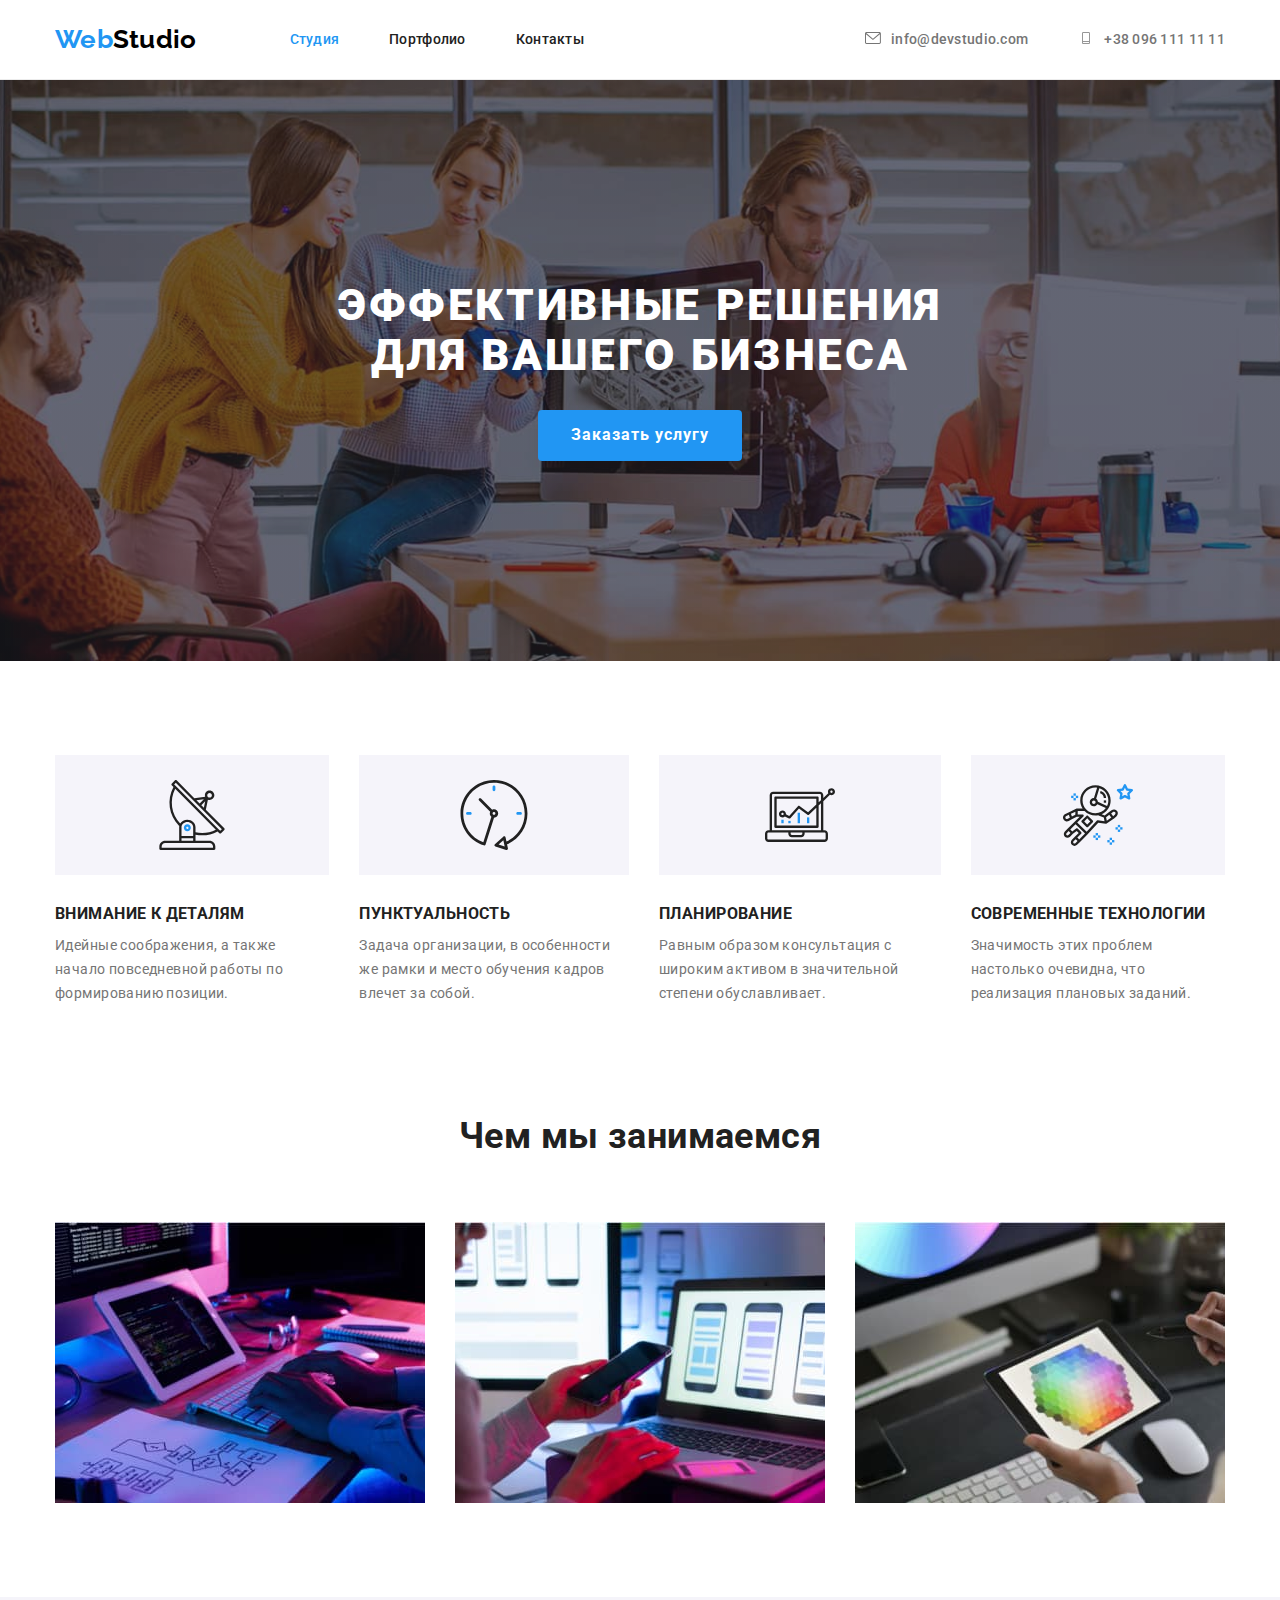
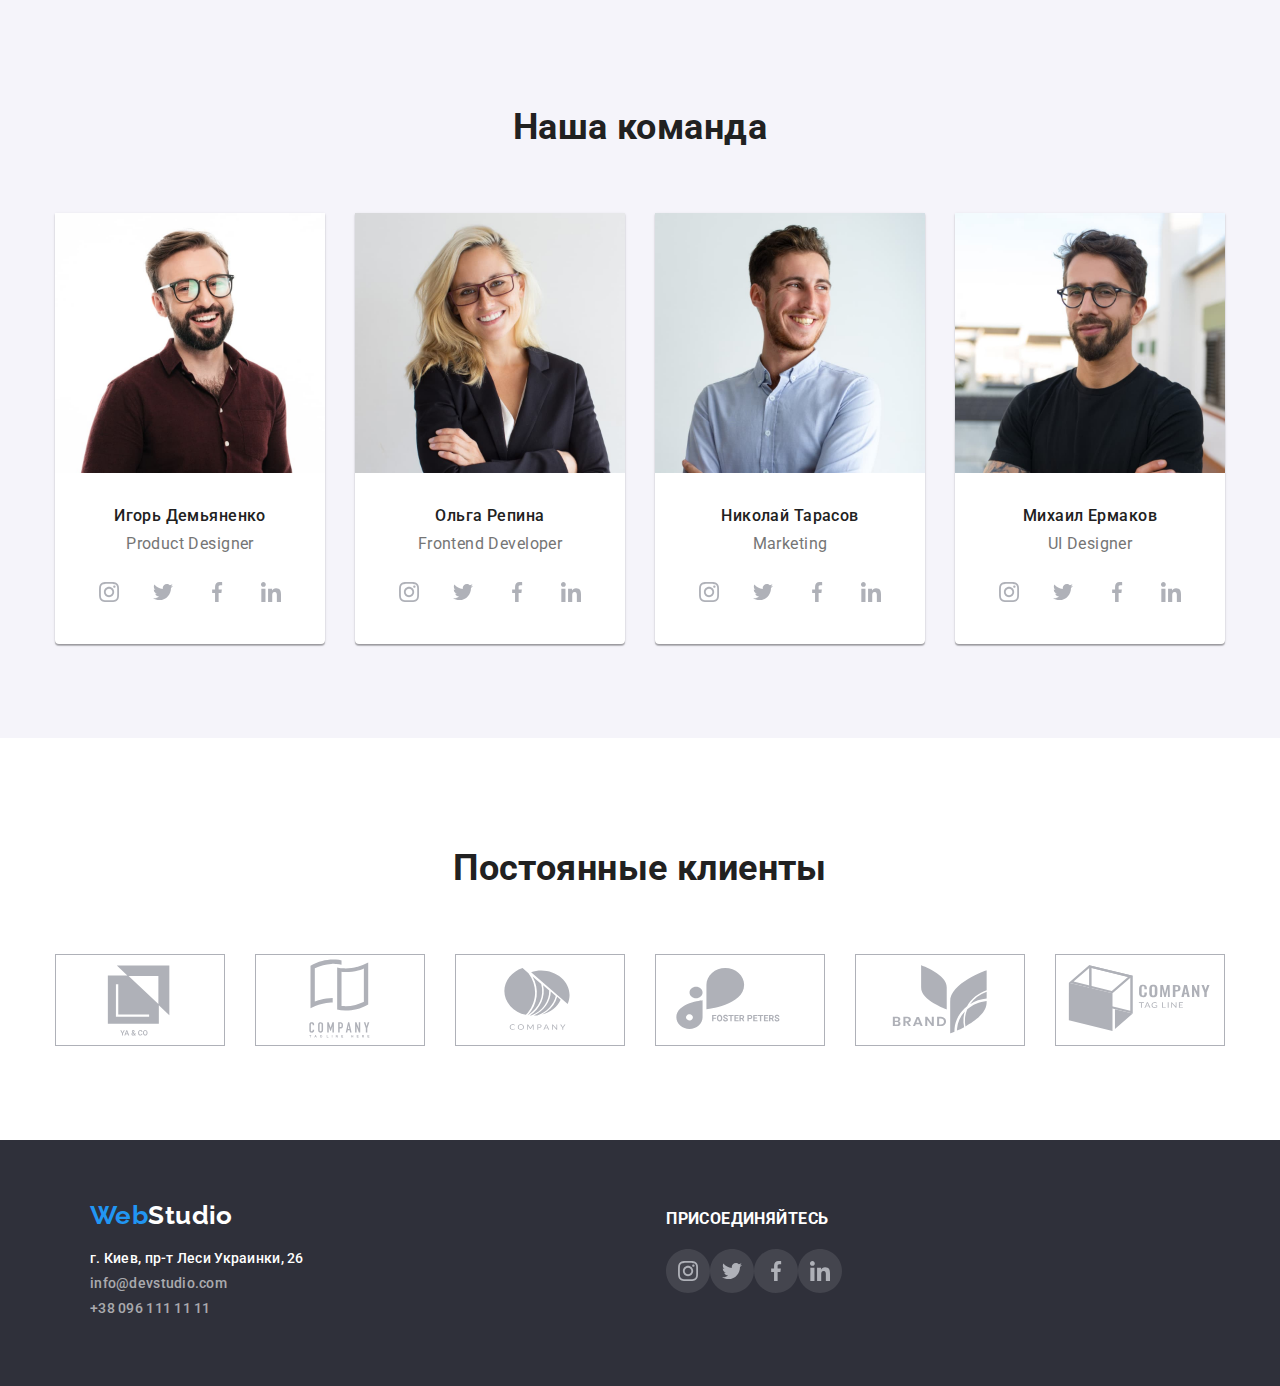
==== index.html @ 5637cded "commit 4 dz" ====
<!DOCTYPE html>
<html lang="ru">

<head>
    <meta charset="UTF-8">
    <meta http-equiv="X-UA-Compatible" content="IE=edge">
    <meta name="viewport" content="width=, initial-scale=1.0">
    <title>WebStudio</title>
    <link rel="preconnect" href="https://fonts.googleapis.com">
    <link rel="preconnect" href="https://fonts.gstatic.com" crossorigin>
    <link href="https://fonts.googleapis.com/css2?family=Raleway:wght@700&family=Roboto:wght@400;500;700;900&display=swap"
        rel="stylesheet">
    <link rel="stylesheet" href="https://cdnjs.cloudflare.com/ajax/libs/modern-normalize/1.1.0/modern-normalize.min.css">
    <link rel="stylesheet" href="./css/style.css">
</head>

<body>
     <header class="page-header">
        <div class="container contacts">
            <nav class="nav-conteiner">
                <a href="" class="logo"><span class="logo-web">Web</span>Studio</a>
                 <ul class="nav-list">
                     <li class="nav-item"><a class="nav-link current" href="./index.html">Студия</a></li>
                     <li class="nav-item"><a class="nav-link" href="./portfolio.html">Портфолио</a></li>
                     <li class="nav-item"><a class="nav-link" href="">Контакты</a></li>
                </ul>
             </nav>
             <ul class="contacts">
                     <li class="contacts-item">
                        <svg class="contacts-svg-mail"><use href="./images/icons.svg/symbol-defs.svg#icon-mailto"></use></svg>
                        <a class="contacts-link" href="mailto:info@devstudio.com">info@devstudio.com</a>
                    </li>
                     <li class="contacts-item">
                        <svg class="contacts-svg-tel"><use href="./images/icons.svg/symbol-defs.svg#icon-tel"></use></svg>
                        <a class="contacts-link" href="tel:+380961111111">+38 096 111 11 11</a>
                    </li>
             </ul>
        </div>
    </header>
        <main>
            <section class="hero">
                <h1 class="hero-title">ЭФФЕКТИВНЫЕ РЕШЕНИЯ <br> ДЛЯ ВАШЕГО БИЗНЕСА</h1>
                <button clas type="button" class="hero-button">Заказать услугу</button>
            </section>
            <section class="section">
                <div class="container">
                        <ul class="advantages-list">
                            <li class="advantages-item icon-antenna">
                                <h3 class="advantages-title">ВНИМАНИЕ К ДЕТАЛЯМ</h3>
                                <p class="advantages-text">Идейные соображения, а также начало повседневной работы по формированию позиции.</p>
                            </li>
                            <li class="advantages-item icon-clock">
                                <h3 class="advantages-title">ПУНКТУАЛЬНОСТЬ</h3>
                                <p class="advantages-text">Задача организации, в особенности же рамки и место обучения кадров влечет за собой.</p>
                            </li>
                            <li class="advantages-item icon-diagram">
                                <h3 class="advantages-title">ПЛАНИРОВАНИЕ</h3>
                                <p class="advantages-text">Равным образом консультация с широким активом в значительной степени обуславливает.</p>
                            </li>
                            <li class="advantages-item icon-astronaut">
                                <h3 class="advantages-title">СОВРЕМЕННЫЕ ТЕХНОЛОГИИ</h3>
                                <p class="advantages-text">Значимость этих проблем настолько очевидна, что реализация плановых заданий.</p>
                            </li>
                        </ul>
                </div>
            </section>
            <section class="section work">
                    <div class="container">
                        <h2 class="second-heading">Чем мы занимаемся</h2>
                            <ul class="works">
                                <li class="works-item"><img class="img" src="./images/box1.jpg" alt="ноутбук и чертежи" width="370"></li> 
                                <li class="works-item"><img class="img" src="./images/box2.jpg" alt="женщина с телефоном в руках и ноутбук" width="370"></li>
                                <li class="works-item"><img class="img" src="./images/box3.jpg" alt="в руках планшет" width="370"></li>
                            </ul>
                    </div>
            </section>
        <section class="section team">
            <div class="container">
                <h2 class="second-heading-team">Наша команда</h2>
                    <ul class="team-list">
                        <li class="team-item">
                            <img class="team-images" src="./images/igor.jpg" alt="мужчина в рубашке ,очках и с бородой" width="270">
                            <div class="team-title-description">
                                 <h3 class="team-title">Игорь Демьяненко</h3>
                                 <p class="team-description">Product Designer</p>
                            </div>
                            <div class="team-icons">
                                <a href="" class="icons-link"><svg class="icons-social"><use href="./images/icons.svg/symbol-defs.svg#icon-insta"></use></svg>
                                </a>
                                <a href="" class="icons-link"><svg class="icons-social"><use href="./images/icons.svg/symbol-defs.svg#icon-twitter"></use></svg>
                                </a>
                                <a href="" class="icons-link"><svg class="icons-social"><use href="./images/icons.svg/symbol-defs.svg#icon-facebook"></use></svg>
                                </a>
                                <a href="" class="icons-link"><svg class="icons-social"><use href="./images/icons.svg/symbol-defs.svg#icon-in"></use></svg>
                                </a>
                            </div>
                        </li>
                        <li class="team-item">
                            <img class="team-images" src="./images/olga.jpg" alt="женщина блондинка,в очках и в пиджаке" width="270">
                            <div class="team-title-description">
                                 <h3 class="team-title">Ольга Репина</h3>
                                 <p class="team-description">Frontend Developer</p>
                            </div>
                            <div class="team-icons">
                                <a href="" class="icons-link"><svg class="icons-social"><use href="./images/icons.svg/symbol-defs.svg#icon-insta"></use></svg>
                                </a>
                                <a href="" class="icons-link"><svg class="icons-social"><use href="./images/icons.svg/symbol-defs.svg#icon-twitter"></use></svg>
                                </a>
                                <a href="" class="icons-link"><svg class="icons-social"><use href="./images/icons.svg/symbol-defs.svg#icon-facebook"></use></svg>
                                </a>
                                <a href="" class="icons-link"><svg class="icons-social"><use href="./images/icons.svg/symbol-defs.svg#icon-in"></use></svg>
                                </a>
                            </div>
                        </li>
                        <li  class="team-item">
                            <img class="team-images" src="./images/nicolay.jpg" alt="мужчина в голубой рубашке" width="270">
                            <div class="team-title-description"> 
                                 <h3 class="team-title">Николай Тарасов</h3>
                                 <p class="team-description">Marketing<p>
                            </div>
                            <div class="team-icons">
                                <a href="" class="icons-link"><svg class="icons-social"><use href="./images/icons.svg/symbol-defs.svg#icon-insta"></use></svg>
                                </a>
                                <a href="" class="icons-link"><svg class="icons-social"><use href="./images/icons.svg/symbol-defs.svg#icon-twitter"></use></svg>
                                </a>
                                <a href="" class="icons-link"><svg class="icons-social"><use href="./images/icons.svg/symbol-defs.svg#icon-facebook"></use></svg>
                                </a>
                                <a href="" class="icons-link"><svg class="icons-social"><use href="./images/icons.svg/symbol-defs.svg#icon-in"></use> </svg>
                                </a>
                            </div>
                        </li> 
                        <li  class="team-item">
                            <img class="team-images" src="./images/michael.jpg" alt="мужчина в черной футболке с бородой и очками" width="270">
                            <div class="team-title-description">
                                 <h3 class="team-title">Михаил Ермаков</h3>
                                 <p class="team-description">UI Designer</p>
                            </div>
                            <div class="team-icons">
                                <a href="" class="icons-link"><svg class="icons-social"><use href="./images/icons.svg/symbol-defs.svg#icon-insta"></use></svg>
                                </a>
                                <a href="" class="icons-link"><svg class="icons-social"><use href="./images/icons.svg/symbol-defs.svg#icon-twitter"></use></svg>
                                </a>
                                <a href="" class="icons-link"><svg class="icons-social"><use href="./images/icons.svg/symbol-defs.svg#icon-facebook"></use></svg>
                                </a>
                                <a href="" class="icons-link"><svg class="icons-social"><use href="./images/icons.svg/symbol-defs.svg#icon-in"></use></svg>
                                </a>
                            </div>
                        </li>  
                    </ul>
            </div>
        </section>
        <section class="section clients">
            <div class="container">
                <h2 class="second-heading">Постоянные клиенты</h2>
                <ul class="cleent-icons">
                    <li><a href="" class="icons-link-clients"><svg class="icons-clients">
                        <use href="./images/icons.svg/symbol-defs.svg#icon-yago"></use>
                    </svg></a></li>
                    <li><a href="" class="icons-link-clients"><svg class="icons-clients">
                        <use href="./images/icons.svg/symbol-defs.svg#icon-company"></use>
                    </svg></a></li>
                    <li><a href="" class="icons-link-clients"><svg class="icons-clients">
                        <use href="./images/icons.svg/symbol-defs.svg#icon-company2"></use>
                    </svg></a></li>
                    <li><a href="" class="icons-link-clients"><svg class="icons-clients">
                        <use href="./images/icons.svg/symbol-defs.svg#icon-foster"></use>
                    </svg></a></li>
                    <li><a href="" class="icons-link-clients"><svg class="icons-clients">
                         <use href="./images/icons.svg/symbol-defs.svg#icon-brend"></use>
                    </svg></a></li>
                    <li><a href="" class="icons-link-clients"><svg class="icons-clients">
                         <use href="./images/icons.svg/symbol-defs.svg#icon-company3"></use>
                    </svg></a></li>
                </ul>
            </div>
        </section>
    </main>
    <footer class="footer-nav "> 
                <div class="container footer">
                    <a href="" class="logo-footer" ><span class="logo-web">Web</span>Studio</a>
                    <address>
                         <ul class="footer-contacts item">
                             <li class="address-footer">г. Киев, пр-т Леси Украинки, 26</li>
                             <li><a class="contacts-link-footer" href="mailto:info@devstudio.com">info@devstudio.com</a></li>
                             <li><a class="contacts-link-footer" href="tel:+380961111111">+38 096 111 11 11</a></li>
                        </ul>
                    </address>
                </div>
                <div class="icons-footer">
                    <h3 class="heading-footer">ПРИСОЕДИНЯЙТЕСЬ</h3>
                    <ul class="icons-link-footer">
                        <li><a href="" class="icons-link-footer"><svg class="icons-clients">
                                <use href="./images/icons.svg/symbol-defs.svg#icon-insta"></use>
                             </svg>
                             </a>
                        </li>
                        <li><a href="" class="icons-link-footer"><svg class="icons-clients">
                                <use href="./images/icons.svg/symbol-defs.svg#icon-twitter"></use>
                             </svg>
                             </a>
                        </li>
                        <li><a href="" class="icons-link-footer"><svg class="icons-clients"> 
                                <use href="./images/icons.svg/symbol-defs.svg#icon-facebook"></use>
                             </svg>
                             </a>
                        </li>
                        <li><a href="" class="icons-link-footer"><svg class="icons-clients">
                                <use href="./images/icons.svg/symbol-defs.svg#icon-in"></use>
                             </svg>
                             </a>
                        </li>
                    </ul>
                </div>
    </footer>
</body>
</html>
---- css/style.css ----
:root {
  --primary-text-color: #757575;
  --second-color-white: #ffffff;
  --second-color-black: #212121;
  --accent-color: #2196f3;
}
body {
  color: var(--primary-text-color);
  font-family: Roboto, sans-serif;
  letter-spacing: 0.03em;
  font-size: 14px;
  line-height: 1.14;
  margin: 0;
}
.container {
  margin-left: auto;
  margin-right: auto;
  width: 1200px;
  padding-left: 15px;
  padding-right: 15px;
}
.section {
  padding-top: 94px;
  padding-bottom: 94px;
}
h1,
h2,
h3,
ul,
p {
  padding: 0;
  margin: 0;
  list-style: none;
}

/*Оформление логотипа*/
.logo,
.logo-footer {
  text-decoration: none;
  font-family: Raleway, cursive;
  font-weight: 700;
  font-size: 26px;
  line-height: 1.19;
  color: #000000;
}
.logo-footer {
  color: var(--second-color-white);
  margin-bottom: 20px;
  display: inline-block;
}
.logo-web {
  color: var(--accent-color);
}
.logo {
  margin-right: 93px;
}

/*Оформление нафигации header*/
.page-header {
  border-bottom: 1px solid #ececec;
  height: 80px;
  display: flex;
}
.nav-item,
.contacts {
  letter-spacing: 0.02em;
  font-weight: 500;
}

.nav-item :focus,
.nav-item :hover,
.contacts-item :hover,
.contacts-item :focus {
  color: var(--accent-color);
}
.nav-link.current {
  color: var(--accent-color);
}
.nav-link {
  color: var(--second-color-black);
  text-decoration: none;
}
.contacts-link {
  color: var(--primary-text-color);
  text-decoration: none;
}
.nav-conteiner {
  display: flex;
  align-items: center;
}
.nav-list {
  display: flex;
}
.contacts {
  display: flex;
  margin-left: auto;
}
.container.contacts {
  display: flex;
  align-items: center;
}
.nav-item:not(:last-child) {
  margin-right: 50px;
}
.contacts-item:not(:last-child) {
  margin-right: 50px;
}
.contacts-item {
  display: flex;
}
.contacts-svg-mail {
  width: 16px;
  height: 12px;
  fill: #757575;
  margin-right: 10px;
}
.contacts-svg-mail:hover,
.contacts-svg-mail:focus,
.contacts-svg-tel:hover,
.contacts-svg-tel:focus {
  fill: var(--accent-color);
}
.contacts-svg-tel {
  width: 16px;
  height: 12px;
  fill: #757575;
  margin-right: 10px;
}
/*Оформление нафигации footer*/
.footer-contacts.item {
  letter-spacing: 0.02em;
  font-weight: 500;
  color: var(--second-color-white);
  font-style: normal;
}
.address-footer {
  margin-bottom: 9px;
}
.footer-nav {
  background-color: #2f303a;
  padding-top: 60px;
  padding-bottom: 60px;
  display: flex;
  align-items: baseline;
}
.contacts-link-footer {
  color: rgba(255, 255, 255, 0.6);
  text-decoration: none;
  padding-bottom: 9px;
  display: block;
}
.contacts-link-foote:not(:last-child) {
  padding-bottom: 9px;
}
.icons-link-footer {
  height: 44px;
  width: 44px;
  border-radius: 50%;
  display: flex;
  display: flex;
  fill: rgba(255, 255, 255, 0.1);
}
.icons-footer {
  width: 100%;
  align-items: center;
  justify-content: flex-start;
}
.icons-link-footer svg {
  width: inherit;
  height: inherit;
}
.icons-link-footer :hover,
.icons-link-footer :focus {
  fill: var(--accent-color);
}
.container.footer {
  margin-left: 75px;
}
.heading-footer {
  padding-bottom: 20px;
  color: var(--second-color-white);
}

/* Оформление  кнопок*/
.hero-button {
  display: inline-block;
  background-color: var(--accent-color);
  color: var(--second-color-white);
  border: 1px solid transparent;
  border-radius: 4px;
  letter-spacing: 0.06em;
  font-weight: 700;
  font-size: 16px;
  line-height: 1.8;
  cursor: pointer;
  padding: 10px 32px;
  min-width: 200px;
  margin-top: 30px;
}
.hero-button :focus,
.hero-button :hover {
  color: var(--accent-color);
  box-shadow: 0px 4px 4px rgba(0, 0, 0, 0.15);
  border-radius: 4px;
}
.filter-button {
  background-color: #f5f4fa;
  color: var(--second-color-black);
  border: 1px solid transparent;
  border-radius: 4px;
  list-style: none;
  cursor: pointer;
  padding: 6px 22px;
  display: inline-block;
  min-width: 128px;
  text-align: center;
}
.filter-item :focus,
.filter-item :hover {
  background-color: var(--accent-color);
  color: var(--second-color-white);
  border-color: var(--accent-color);
  box-shadow: 0px 3px 1px rgba(0, 0, 0, 0.1), 0px 1px 2px rgba(0, 0, 0, 0.08),
    0px 2px 2px rgba(0, 0, 0, 0.12);
  border-radius: 4px;
}
.filter-item {
  font-weight: 500;
  font-size: 16px;
  line-height: 1.6;
}

/* Оформление секции герой*/
.hero {
  background-color: #2f303a;
  text-align: center;
  padding: 200px 0;
  background-image: linear-gradient(
      to bottom,
      rgba(47, 48, 58, 0.4),
      rgba(47, 48, 58, 0.4)
    ),
    url(../images/backgroundhero.jpg);
  background-size: cover;
  background-position: center;
}
.hero-title {
  color: var(--second-color-white);
  font-weight: 900;
  font-size: 44px;
  line-height: 1 0.36;
  letter-spacing: 0.06em;
}

/* Оформление секции advantages-list */
.advantages-title {
  font-weight: 700;
  color: var(--second-color-black);
  margin-bottom: 10px;
}
.advantages-text {
  line-height: 1.71;
  color: var(--primary-text-color);
}
.advantages-item:not(:last-child) {
  margin-right: 30px;
}
.advantages-list {
  display: flex;
}
.advantages-item::before {
  display: block;
  content: "";
  height: 120px;
  background-color: #f5f4fa;
  background-repeat: no-repeat;
  background-position: center;
  margin-bottom: 30px;
}
.icon-antenna::before {
  background-image: url(../images/icons.svg/antenna.svg);
}
.icon-clock::before {
  background-image: url(../images/icons.svg/clock.svg);
}
.icon-diagram::before {
  background-image: url(../images/icons.svg/diagram.svg);
}
.icon-astronaut::before {
  background-image: url(../images/icons.svg/astronaut.svg);
}

/* Оформление секции "Чем мы занимаемся"*/
.img,
.team-images .portfolio-images {
  display: block;
  width: 100%;
  height: auto;
}
.section.work {
  padding-top: 0;
}
.second-heading {
  margin-bottom: 50px;
}
.works {
  display: flex;
}
.works-item:not(:last-child) {
  margin-right: 30px;
}

/* Оформление секции "Наша команда"*/
.second-heading,
.second-heading-team {
  font-weight: 700;
  font-size: 36px;
  line-height: 2;
  color: var(--second-color-black);
  text-align: center;
}
.second-heading-team {
  margin-bottom: 50px;
}
.section.team {
  background-color: #f5f4fa;
}
.team-item {
  box-shadow: 0px 1px 3px rgba(0, 0, 0, 0.12), 0px 1px 1px rgba(0, 0, 0, 0.14),
    0px 2px 1px rgba(0, 0, 0, 0.2);
  border-radius: 0px 0px 4px 4px;
  background-color: var(--second-color-white);
}
.team-title-description {
  padding-top: 30px;
  padding-bottom: 16px;
}
.team-title {
  font-weight: 500;
  font-size: 16px;
  line-height: 1.18;
  color: var(--second-color-black);
  text-align: center;
  margin-bottom: 10px;
}
.team-description {
  font-size: 16px;
  line-height: 1.18;
  color: var(--primary-text-color);
  text-align: center;
}
.team-list {
  display: flex;
}
.team-item:not(:last-child) {
  margin-right: 30px;
}
.team-icons {
  display: flex;
  width: 100%;
  align-items: center;
  justify-content: space-between;
  padding: 0 32px 30px;
}
.icons-link {
  height: 44px;
  width: 44px;
  border-radius: 50%;
  fill: white;
}

.icons-link svg {
  width: inherit;
  height: inherit;
}
.icons-link :hover.icons-social,
.icons-link :focus.icons-social {
  fill: var(--accent-color);
  fill-opacity: 1;
}

/* Оформление секции наши клиенты */
.icons-link-clients {
  display: flex;
  height: 92px;
  width: 170px;
  border: 1px solid #afb1b8;
}
.icons-link-clients :hover,
.icons-link-clients .footer-nav {
  border: 1px solid var(--accent-color);
}
.cleent-icons {
  display: flex;
  width: 100%;
  align-items: center;
  justify-content: space-between;
}

/* Оформление страницы,секции портфолио */
.portfolio-title-description {
  padding-top: 20px;
  padding-bottom: 20px;
  border-right: 1px solid #eeeeee;
  border-bottom: 1px solid #eeeeee;
  border-left: 1px solid #eeeeee;
}
.portfolio-item {
  background: var(--second-color-white);
  box-sizing: border-box;
  margin-right: 30px;
  margin-bottom: 30px;
}
.portfolio-item :focus,
.portfolio-item :hover {
  box-shadow: 0px 1px 1px rgba(0, 0, 0, 0.12), 0px 4px 4px rgba(0, 0, 0, 0.06),
    1px 4px 6px rgba(0, 0, 0, 0.16);
}
.portfolio-title {
  font-weight: 700;
  font-size: 18px;
  line-height: 2;
  letter-spacing: 0.06em;
  color: var(--second-color-black);
  padding-left: 24px;
}
.portfolio-description {
  font-size: 16px;
  line-height: 1.87;
  color: var(--primary-text-color);
  padding-left: 24px;
}
.portfolio-link {
  text-decoration: none;
  display: block;
}
.filter {
  margin-bottom: 50px;
  display: flex;
  justify-content: center;
}
.filter-item:not(:last-child) {
  margin-right: 8px;
}
.portfolio {
  display: flex;
  flex-wrap: wrap;
}
.portfolio-item:nth-child(3n) {
  margin-right: 0;
}
.portfolio-item:nth-last-child(-n + 3) {
  margin-bottom: 0;
}
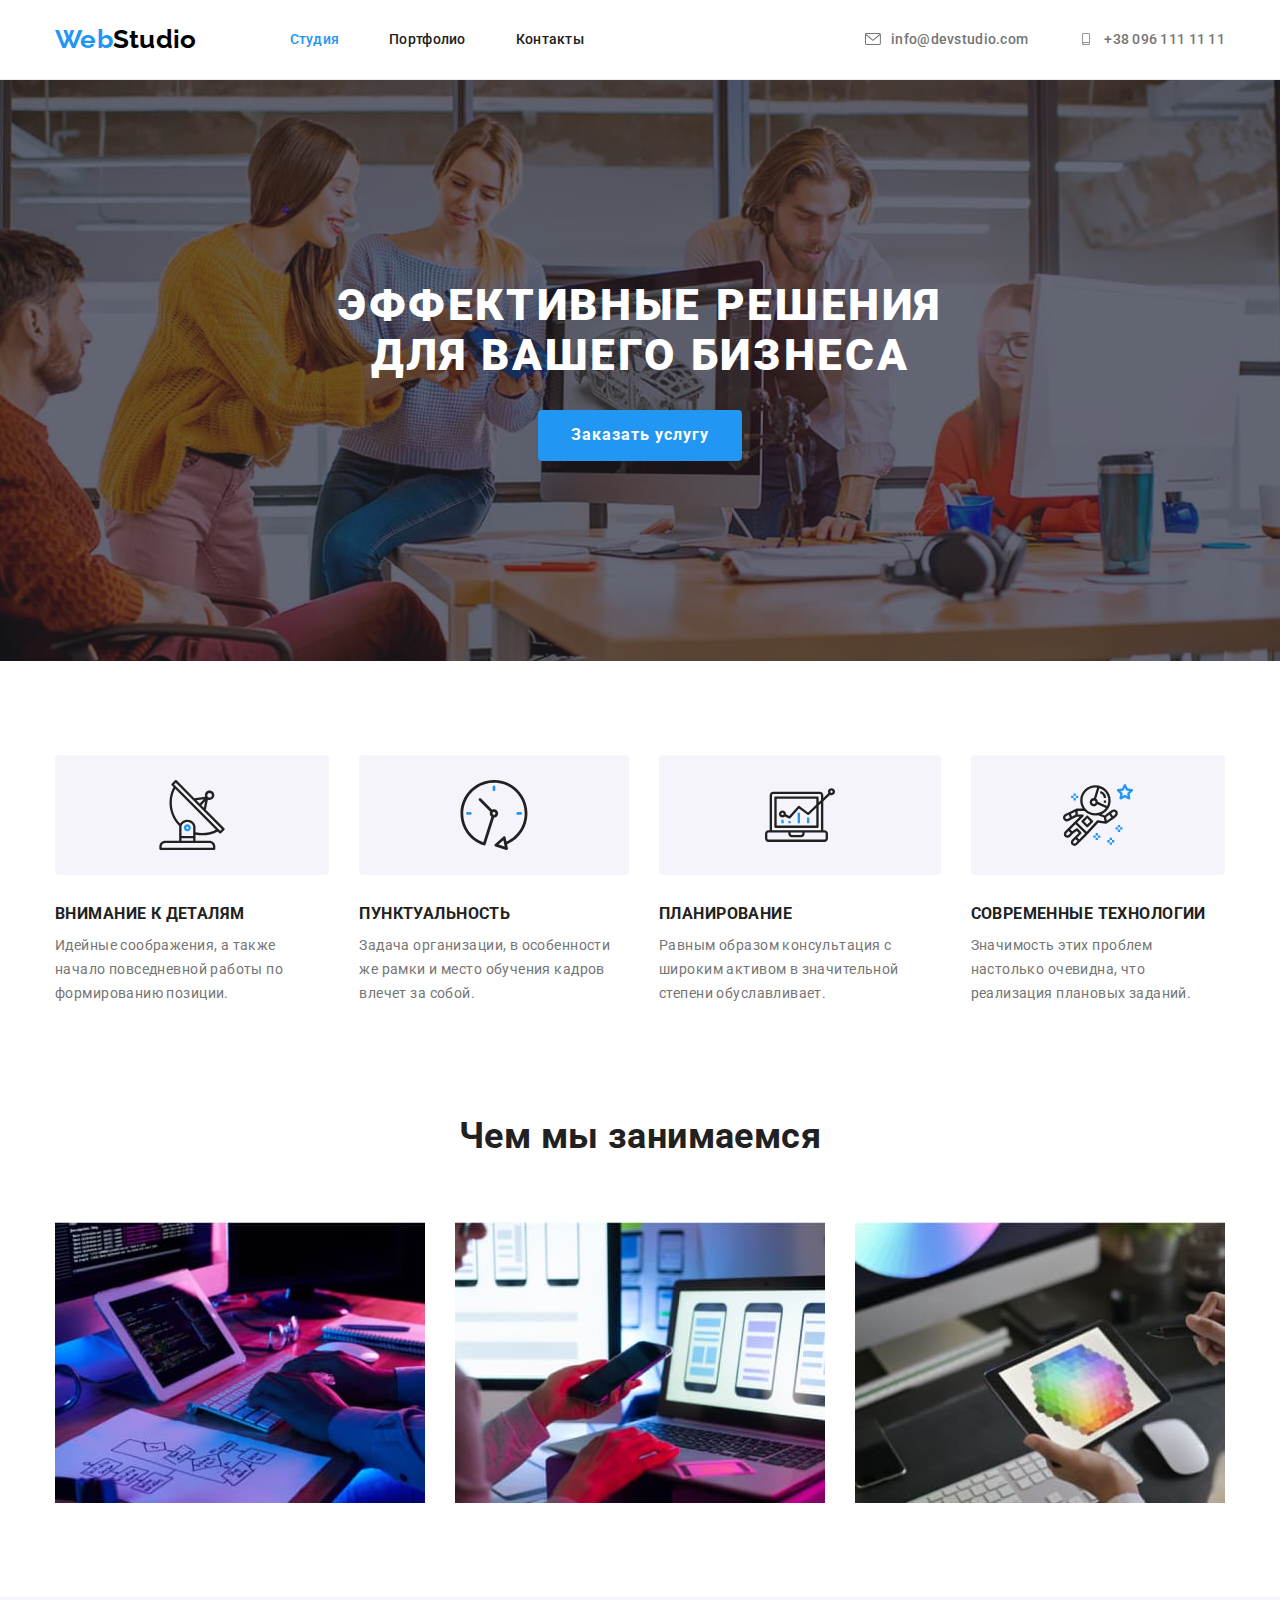
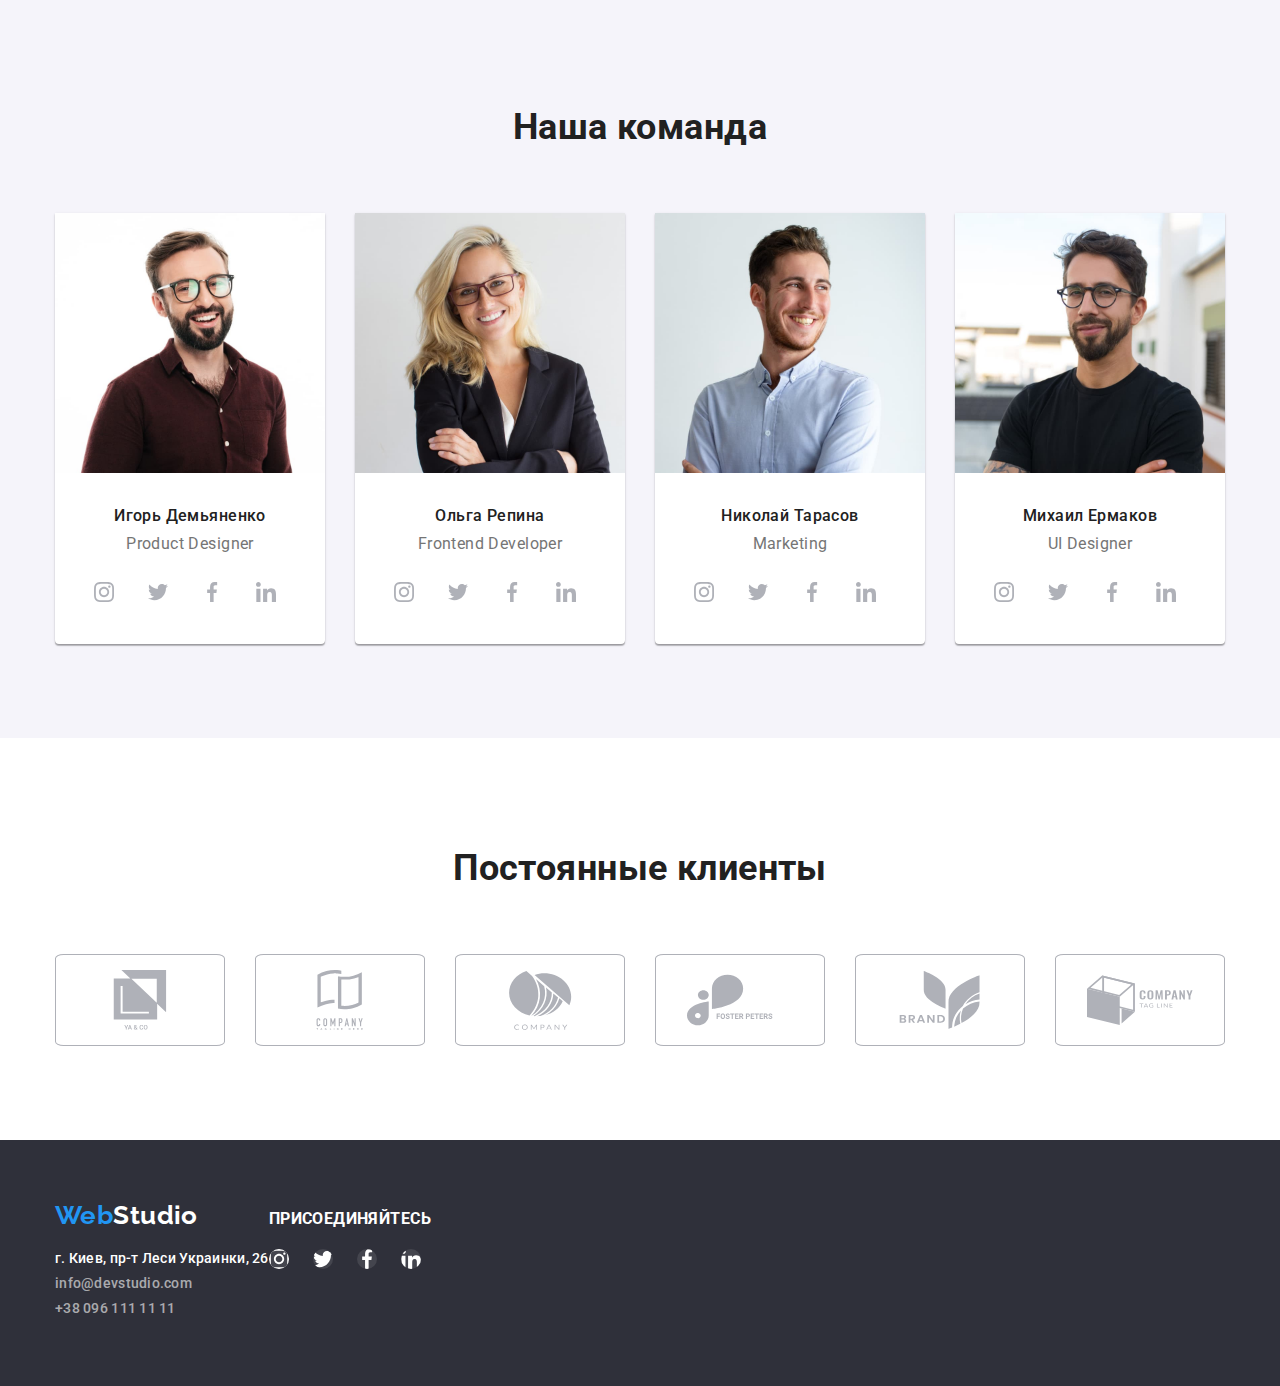
==== commit 4c313a79: "fix 4dz" ====
--- a/index.html
+++ b/index.html
@@ -27,12 +27,14 @@
              </nav>
              <ul class="contacts">
                      <li class="contacts-item">
-                        <svg class="contacts-svg-mail"><use href="./images/icons.svg/symbol-defs.svg#icon-mailto"></use></svg>
-                        <a class="contacts-link" href="mailto:info@devstudio.com">info@devstudio.com</a>
+                        <a class="contacts-link" href="mailto:info@devstudio.com"><svg class="contacts-svg-mail">
+                            <use href="./images/symbol-defs.svg#icon-mail"></use>
+                        </svg>info@devstudio.com</a>
                     </li>
                      <li class="contacts-item">
-                        <svg class="contacts-svg-tel"><use href="./images/icons.svg/symbol-defs.svg#icon-tel"></use></svg>
-                        <a class="contacts-link" href="tel:+380961111111">+38 096 111 11 11</a>
+                        <a class="contacts-link" href="tel:+380961111111"><svg class="contacts-svg-tel">
+                            <use href="./images/symbol-defs.svg#icon-tel"></use>
+                        </svg>+38 096 111 11 11</a>
                     </li>
              </ul>
         </div>
@@ -45,19 +47,31 @@
             <section class="section">
                 <div class="container">
                         <ul class="advantages-list">
-                            <li class="advantages-item icon-antenna">
+                            <li class="advantages-item">
+                                <div class="advantages-container" ><svg class="advantages-icon">
+                                    <use href="./images/symbol-defs.svg#icon-antenna"></use>
+                                </svg></div>
                                 <h3 class="advantages-title">ВНИМАНИЕ К ДЕТАЛЯМ</h3>
                                 <p class="advantages-text">Идейные соображения, а также начало повседневной работы по формированию позиции.</p>
                             </li>
-                            <li class="advantages-item icon-clock">
+                            <li class="advantages-item">
+                                <div class="advantages-container"><svg class="advantages-icon">
+                                        <use href="./images/symbol-defs.svg#icon-clock"></use>
+                                    </svg></div>
                                 <h3 class="advantages-title">ПУНКТУАЛЬНОСТЬ</h3>
                                 <p class="advantages-text">Задача организации, в особенности же рамки и место обучения кадров влечет за собой.</p>
                             </li>
-                            <li class="advantages-item icon-diagram">
+                            <li class="advantages-item">
+                                <div class="advantages-container"><svg class="advantages-icon">
+                                        <use href="./images/symbol-defs.svg#icon-diagram"></use>
+                                    </svg></div>
                                 <h3 class="advantages-title">ПЛАНИРОВАНИЕ</h3>
                                 <p class="advantages-text">Равным образом консультация с широким активом в значительной степени обуславливает.</p>
                             </li>
-                            <li class="advantages-item icon-astronaut">
+                            <li class="advantages-item">
+                                <div class="advantages-container"><svg class="advantages-icon">
+                                        <use href="./images/symbol-defs.svg#icon-astronaut"></use>
+                                    </svg></div>
                                 <h3 class="advantages-title">СОВРЕМЕННЫЕ ТЕХНОЛОГИИ</h3>
                                 <p class="advantages-text">Значимость этих проблем настолько очевидна, что реализация плановых заданий.</p>
                             </li>
@@ -83,33 +97,50 @@
                             <div class="team-title-description">
                                  <h3 class="team-title">Игорь Демьяненко</h3>
                                  <p class="team-description">Product Designer</p>
-                            </div>
-                            <div class="team-icons">
-                                <a href="" class="icons-link"><svg class="icons-social"><use href="./images/icons.svg/symbol-defs.svg#icon-insta"></use></svg>
-                                </a>
-                                <a href="" class="icons-link"><svg class="icons-social"><use href="./images/icons.svg/symbol-defs.svg#icon-twitter"></use></svg>
-                                </a>
-                                <a href="" class="icons-link"><svg class="icons-social"><use href="./images/icons.svg/symbol-defs.svg#icon-facebook"></use></svg>
-                                </a>
-                                <a href="" class="icons-link"><svg class="icons-social"><use href="./images/icons.svg/symbol-defs.svg#icon-in"></use></svg>
-                                </a>
-                            </div>
+                                 <ul class="team-icons">
+                                    <li> <a href="" class="icons-link"><svg class="icons-social">
+                                                <use href="./images/symbol-defs.svg#icon-instagram"></use>
+                                            </svg>
+                                        </a></li>
+                                    <li><a href="" class="icons-link"><svg class="icons-social">
+                                                <use href="./images/symbol-defs.svg#icon-twitter"></use>
+                                            </svg>
+                                        </a></li>
+                                    <li><a href="" class="icons-link"><svg class="icons-social">
+                                                <use href="./images/symbol-defs.svg#icon-facebook"></use>
+                                            </svg>
+                                        </a></li>
+                                    <li><a href="" class="icons-link"><svg class="icons-social">
+                                                <use href="./images/symbol-defs.svg#icon-linkedin"></use>
+                                            </svg>
+                                        </a></li>
+                                </ul>
+                            </div>
+                            
                         </li>
                         <li class="team-item">
                             <img class="team-images" src="./images/olga.jpg" alt="женщина блондинка,в очках и в пиджаке" width="270">
                             <div class="team-title-description">
                                  <h3 class="team-title">Ольга Репина</h3>
                                  <p class="team-description">Frontend Developer</p>
-                            </div>
-                            <div class="team-icons">
-                                <a href="" class="icons-link"><svg class="icons-social"><use href="./images/icons.svg/symbol-defs.svg#icon-insta"></use></svg>
-                                </a>
-                                <a href="" class="icons-link"><svg class="icons-social"><use href="./images/icons.svg/symbol-defs.svg#icon-twitter"></use></svg>
-                                </a>
-                                <a href="" class="icons-link"><svg class="icons-social"><use href="./images/icons.svg/symbol-defs.svg#icon-facebook"></use></svg>
-                                </a>
-                                <a href="" class="icons-link"><svg class="icons-social"><use href="./images/icons.svg/symbol-defs.svg#icon-in"></use></svg>
-                                </a>
+                                 <ul class="team-icons">
+                                    <li> <a href="" class="icons-link"><svg class="icons-social">
+                                                <use href="./images/symbol-defs.svg#icon-instagram"></use>
+                                            </svg>
+                                        </a></li>
+                                    <li><a href="" class="icons-link"><svg class="icons-social">
+                                                <use href="./images/symbol-defs.svg#icon-twitter"></use>
+                                            </svg>
+                                        </a></li>
+                                    <li><a href="" class="icons-link"><svg class="icons-social">
+                                                <use href="./images/symbol-defs.svg#icon-facebook"></use>
+                                            </svg>
+                                        </a></li>
+                                    <li><a href="" class="icons-link"><svg class="icons-social">
+                                                <use href="./images/symbol-defs.svg#icon-linkedin"></use>
+                                            </svg>
+                                        </a></li>
+                                </ul>
                             </div>
                         </li>
                         <li  class="team-item">
@@ -117,16 +148,24 @@
                             <div class="team-title-description"> 
                                  <h3 class="team-title">Николай Тарасов</h3>
                                  <p class="team-description">Marketing<p>
-                            </div>
-                            <div class="team-icons">
-                                <a href="" class="icons-link"><svg class="icons-social"><use href="./images/icons.svg/symbol-defs.svg#icon-insta"></use></svg>
-                                </a>
-                                <a href="" class="icons-link"><svg class="icons-social"><use href="./images/icons.svg/symbol-defs.svg#icon-twitter"></use></svg>
-                                </a>
-                                <a href="" class="icons-link"><svg class="icons-social"><use href="./images/icons.svg/symbol-defs.svg#icon-facebook"></use></svg>
-                                </a>
-                                <a href="" class="icons-link"><svg class="icons-social"><use href="./images/icons.svg/symbol-defs.svg#icon-in"></use> </svg>
-                                </a>
+                                 <ul class="team-icons">
+                                     <li> <a href="" class="icons-link"><svg class="icons-social">
+                                            <use href="./images/symbol-defs.svg#icon-instagram"></use>
+                                        </svg>
+                                    </a></li>
+                                     <li><a href="" class="icons-link"><svg class="icons-social">
+                                            <use href="./images/symbol-defs.svg#icon-twitter"></use>
+                                        </svg>
+                                    </a></li>
+                                     <li><a href="" class="icons-link"><svg class="icons-social">
+                                            <use href="./images/symbol-defs.svg#icon-facebook"></use>
+                                        </svg>
+                                    </a></li>
+                                     <li><a href="" class="icons-link"><svg class="icons-social">
+                                            <use href="./images/symbol-defs.svg#icon-linkedin"></use>
+                                        </svg>
+                                    </a></li>
+                                 </ul>
                             </div>
                         </li> 
                         <li  class="team-item">
@@ -134,17 +173,26 @@
                             <div class="team-title-description">
                                  <h3 class="team-title">Михаил Ермаков</h3>
                                  <p class="team-description">UI Designer</p>
-                            </div>
-                            <div class="team-icons">
-                                <a href="" class="icons-link"><svg class="icons-social"><use href="./images/icons.svg/symbol-defs.svg#icon-insta"></use></svg>
-                                </a>
-                                <a href="" class="icons-link"><svg class="icons-social"><use href="./images/icons.svg/symbol-defs.svg#icon-twitter"></use></svg>
-                                </a>
-                                <a href="" class="icons-link"><svg class="icons-social"><use href="./images/icons.svg/symbol-defs.svg#icon-facebook"></use></svg>
-                                </a>
-                                <a href="" class="icons-link"><svg class="icons-social"><use href="./images/icons.svg/symbol-defs.svg#icon-in"></use></svg>
-                                </a>
-                            </div>
+                                 <ul class="team-icons">
+                                    <li> <a href="" class="icons-link"><svg class="icons-social">
+                                                <use href="./images/symbol-defs.svg#icon-instagram"></use>
+                                            </svg>
+                                        </a></li>
+                                    <li><a href="" class="icons-link"><svg class="icons-social">
+                                                <use href="./images/symbol-defs.svg#icon-twitter"></use>
+                                            </svg>
+                                        </a></li>
+                                    <li><a href="" class="icons-link"><svg class="icons-social">
+                                                <use href="./images/symbol-defs.svg#icon-facebook"></use>
+                                            </svg>
+                                        </a></li>
+                                    <li><a href="" class="icons-link"><svg class="icons-social">
+                                                <use href="./images/symbol-defs.svg#icon-linkedin"></use>
+                                            </svg>
+                                        </a></li>
+                                </ul>
+                            </div>
+                            
                         </li>  
                     </ul>
             </div>
@@ -152,24 +200,24 @@
         <section class="section clients">
             <div class="container">
                 <h2 class="second-heading">Постоянные клиенты</h2>
-                <ul class="cleent-icons">
-                    <li><a href="" class="icons-link-clients"><svg class="icons-clients">
-                        <use href="./images/icons.svg/symbol-defs.svg#icon-yago"></use>
-                    </svg></a></li>
-                    <li><a href="" class="icons-link-clients"><svg class="icons-clients">
-                        <use href="./images/icons.svg/symbol-defs.svg#icon-company"></use>
-                    </svg></a></li>
-                    <li><a href="" class="icons-link-clients"><svg class="icons-clients">
-                        <use href="./images/icons.svg/symbol-defs.svg#icon-company2"></use>
-                    </svg></a></li>
-                    <li><a href="" class="icons-link-clients"><svg class="icons-clients">
-                        <use href="./images/icons.svg/symbol-defs.svg#icon-foster"></use>
-                    </svg></a></li>
-                    <li><a href="" class="icons-link-clients"><svg class="icons-clients">
-                         <use href="./images/icons.svg/symbol-defs.svg#icon-brend"></use>
-                    </svg></a></li>
-                    <li><a href="" class="icons-link-clients"><svg class="icons-clients">
-                         <use href="./images/icons.svg/symbol-defs.svg#icon-company3"></use>
+                <ul class="client-link-icons">
+                    <li><a href="" class="clients-link"><svg class="clients-icons">
+                        <use href="./images/symbol-defs.svg#icon-group1"></use>
+                    </svg></a></li>
+                    <li><a href="" class="clients-link"><svg class="clients-icons">
+                        <use href="./images/symbol-defs.svg#icon-group2"></use>
+                    </svg></a></li>
+                    <li><a href="" class="clients-link"><svg class="clients-icons">
+                        <use href="./images/symbol-defs.svg#icon-group3"></use>
+                    </svg></a></li>
+                    <li><a href="" class="clients-link"><svg class="clients-icons">
+                        <use href="./images/symbol-defs.svg#icon-group4"></use>
+                    </svg></a></li>
+                    <li><a href="" class="clients-link"><svg class="clients-icons">
+                         <use  href="./images/symbol-defs.svg#icon-group5"></use>
+                    </svg></a></li>
+                    <li><a href="" class="clients-link"><svg class="clients-icons">
+                         <use href="./images/symbol-defs.svg#icon-group6"></use>
                     </svg></a></li>
                 </ul>
             </div>
@@ -177,39 +225,41 @@
     </main>
     <footer class="footer-nav "> 
                 <div class="container footer">
-                    <a href="" class="logo-footer" ><span class="logo-web">Web</span>Studio</a>
-                    <address>
-                         <ul class="footer-contacts item">
-                             <li class="address-footer">г. Киев, пр-т Леси Украинки, 26</li>
-                             <li><a class="contacts-link-footer" href="mailto:info@devstudio.com">info@devstudio.com</a></li>
-                             <li><a class="contacts-link-footer" href="tel:+380961111111">+38 096 111 11 11</a></li>
-                        </ul>
-                    </address>
-                </div>
-                <div class="icons-footer">
-                    <h3 class="heading-footer">ПРИСОЕДИНЯЙТЕСЬ</h3>
-                    <ul class="icons-link-footer">
-                        <li><a href="" class="icons-link-footer"><svg class="icons-clients">
-                                <use href="./images/icons.svg/symbol-defs.svg#icon-insta"></use>
-                             </svg>
-                             </a>
-                        </li>
-                        <li><a href="" class="icons-link-footer"><svg class="icons-clients">
-                                <use href="./images/icons.svg/symbol-defs.svg#icon-twitter"></use>
-                             </svg>
-                             </a>
-                        </li>
-                        <li><a href="" class="icons-link-footer"><svg class="icons-clients"> 
-                                <use href="./images/icons.svg/symbol-defs.svg#icon-facebook"></use>
-                             </svg>
-                             </a>
-                        </li>
-                        <li><a href="" class="icons-link-footer"><svg class="icons-clients">
-                                <use href="./images/icons.svg/symbol-defs.svg#icon-in"></use>
-                             </svg>
-                             </a>
-                        </li>
-                    </ul>
+                        <div> 
+                            <a href="" class="logo-footer" ><span class="logo-web">Web</span>Studio</a>
+                            <address>
+                                <ul class="footer-contacts item">
+                                    <li class="address-footer">г. Киев, пр-т Леси Украинки, 26</li>
+                                    <li><a class="contacts-link-footer" href="mailto:info@devstudio.com">info@devstudio.com</a></li>
+                                    <li><a class="contacts-link-footer" href="tel:+380961111111">+38 096 111 11 11</a></li>
+                                </ul>
+                            </address>
+                        </div>
+                        <div>
+                            <h3 class="heading-footer">ПРИСОЕДИНЯЙТЕСЬ</h3>
+                            <ul class="footer-link-icons">
+                                <li><a href="" class="footer-link"><svg class="footer-icons">
+                                            <use href="./images/symbol-defs.svg#icon-instagram"></use>
+                                        </svg>
+                                    </a>
+                                </li>
+                                <li><a href="" class="footer-link"><svg class="footer-icons">
+                                            <use href="./images/symbol-defs.svg#icon-twitter"></use>
+                                        </svg>
+                                    </a>
+                                </li>
+                                <li><a href="" class="footer-link"><svg class="footer-icons">
+                                            <use href="./images/symbol-defs.svg#icon-facebook"></use>
+                                        </svg>
+                                    </a>
+                                </li>
+                                <li><a href="" class="footer-link"><svg class="footer-icons">
+                                            <use href="./images/symbol-defs.svg#icon-linkedin"></use>
+                                        </svg>
+                                    </a>
+                                </li>
+                            </ul>
+                        </div>
                 </div>
     </footer>
 </body>
--- a/css/style.css
+++ b/css/style.css
@@ -66,7 +66,6 @@
   letter-spacing: 0.02em;
   font-weight: 500;
 }
-
 .nav-item :focus,
 .nav-item :hover,
 .contacts-item :hover,
@@ -83,6 +82,8 @@
 .contacts-link {
   color: var(--primary-text-color);
   text-decoration: none;
+  display: flex;
+  align-items: center;
 }
 .nav-conteiner {
   display: flex;
@@ -107,6 +108,13 @@
 }
 .contacts-item {
   display: flex;
+}
+/* Оформление svg-иконок в навигации header */
+.contacts-link :hover.contacts-svg-mail,
+.contacts-link :focus.contacts-svg-mail,
+.contacts-link :hover.contacts-svg-tel,
+.contacts-link :focus.contacts-svg-tel {
+  fill: var(--accent-color);
 }
 .contacts-svg-mail {
   width: 16px;
@@ -114,12 +122,6 @@
   fill: #757575;
   margin-right: 10px;
 }
-.contacts-svg-mail:hover,
-.contacts-svg-mail:focus,
-.contacts-svg-tel:hover,
-.contacts-svg-tel:focus {
-  fill: var(--accent-color);
-}
 .contacts-svg-tel {
   width: 16px;
   height: 12px;
@@ -152,35 +154,41 @@
 .contacts-link-foote:not(:last-child) {
   padding-bottom: 9px;
 }
-.icons-link-footer {
-  height: 44px;
-  width: 44px;
-  border-radius: 50%;
-  display: flex;
-  display: flex;
-  fill: rgba(255, 255, 255, 0.1);
-}
-.icons-footer {
-  width: 100%;
-  align-items: center;
-  justify-content: flex-start;
-}
-.icons-link-footer svg {
-  width: inherit;
-  height: inherit;
-}
-.icons-link-footer :hover,
-.icons-link-footer :focus {
-  fill: var(--accent-color);
-}
-.container.footer {
-  margin-left: 75px;
-}
 .heading-footer {
   padding-bottom: 20px;
   color: var(--second-color-white);
 }
 
+/* Оформление svg-иконок в навигации footer */
+.footer-link-icons {
+  display: flex;
+}
+.footer-link {
+  display: flex;
+  width: 44px;
+  height: 44px;
+}
+.footer-icons {
+  display: flex;
+  fill: white;
+  width: 20px;
+  height: 20px;
+  margin-right: 10px;
+  justify-content: center;
+  align-items: center;
+  background: rgba(255, 255, 255, 0.1);
+  border-radius: 50%;
+}
+.container.footer {
+  display: flex;
+  align-items: baseline;
+}
+.footer-link :hover.footer-icons,
+.footer-link :focus.footer-icons {
+  fill: white;
+  background-color: var(--accent-color);
+  border-radius: 50%;
+}
 /* Оформление  кнопок*/
 .hero-button {
   display: inline-block;
@@ -268,28 +276,19 @@
 .advantages-list {
   display: flex;
 }
-.advantages-item::before {
-  display: block;
-  content: "";
-  height: 120px;
+/*Оформление svg-иконок в advantages */
+.advantages-container {
   background-color: #f5f4fa;
-  background-repeat: no-repeat;
-  background-position: center;
+  border-radius: 4px;
+  padding: 25px 0 25px;
+  display: flex;
+  justify-content: center;
   margin-bottom: 30px;
 }
-.icon-antenna::before {
-  background-image: url(../images/icons.svg/antenna.svg);
-}
-.icon-clock::before {
-  background-image: url(../images/icons.svg/clock.svg);
-}
-.icon-diagram::before {
-  background-image: url(../images/icons.svg/diagram.svg);
-}
-.icon-astronaut::before {
-  background-image: url(../images/icons.svg/astronaut.svg);
-}
-
+.advantages-icon {
+  height: 70px;
+  width: 70px;
+}
 /* Оформление секции "Чем мы занимаемся"*/
 .img,
 .team-images .portfolio-images {
@@ -333,7 +332,7 @@
 }
 .team-title-description {
   padding-top: 30px;
-  padding-bottom: 16px;
+  padding-bottom: 30px;
 }
 .team-title {
   font-weight: 500;
@@ -348,10 +347,13 @@
   line-height: 1.18;
   color: var(--primary-text-color);
   text-align: center;
+  margin-bottom: 16px;
 }
 .team-list {
   display: flex;
 }
+
+/*Оформление svg-иконок в team */
 .team-item:not(:last-child) {
   margin-right: 30px;
 }
@@ -359,42 +361,53 @@
   display: flex;
   width: 100%;
   align-items: center;
-  justify-content: space-between;
-  padding: 0 32px 30px;
+  justify-content: center;
 }
 .icons-link {
+  display: flex;
+  margin-right: 10px;
+  width: 44px;
   height: 44px;
-  width: 44px;
-  border-radius: 50%;
-  fill: white;
-}
-
-.icons-link svg {
-  width: inherit;
-  height: inherit;
+  align-items: center;
+  justify-content: center;
+}
+.icons-social {
+  width: 20px;
+  height: 20px;
+  fill: #afb1b8;
 }
 .icons-link :hover.icons-social,
 .icons-link :focus.icons-social {
+  fill: white;
+  background-color: var(--accent-color);
+  border-radius: 50%;
+}
+
+/* Оформление секции наши клиенты */
+.client-link-icons {
+  display: flex;
+}
+.clients-link {
+  align-items: center;
+  display: flex;
+  width: 170px;
+  height: 92px;
+  align-items: center;
+  border: 1px solid #afb1b8;
+  justify-content: center;
+  margin-right: 30px;
+  border-radius: 5%;
+}
+.client-link-icons :hover,
+.client-link-icons :focus {
+  border-color: var(--accent-color);
   fill: var(--accent-color);
-  fill-opacity: 1;
-}
-
-/* Оформление секции наши клиенты */
-.icons-link-clients {
-  display: flex;
-  height: 92px;
-  width: 170px;
-  border: 1px solid #afb1b8;
-}
-.icons-link-clients :hover,
-.icons-link-clients .footer-nav {
-  border: 1px solid var(--accent-color);
-}
-.cleent-icons {
-  display: flex;
-  width: 100%;
-  align-items: center;
-  justify-content: space-between;
+}
+.clients-icons {
+  display: flex;
+  width: 106px;
+  height: 60px;
+  fill: #afb1b8;
 }
 
 /* Оформление страницы,секции портфолио */
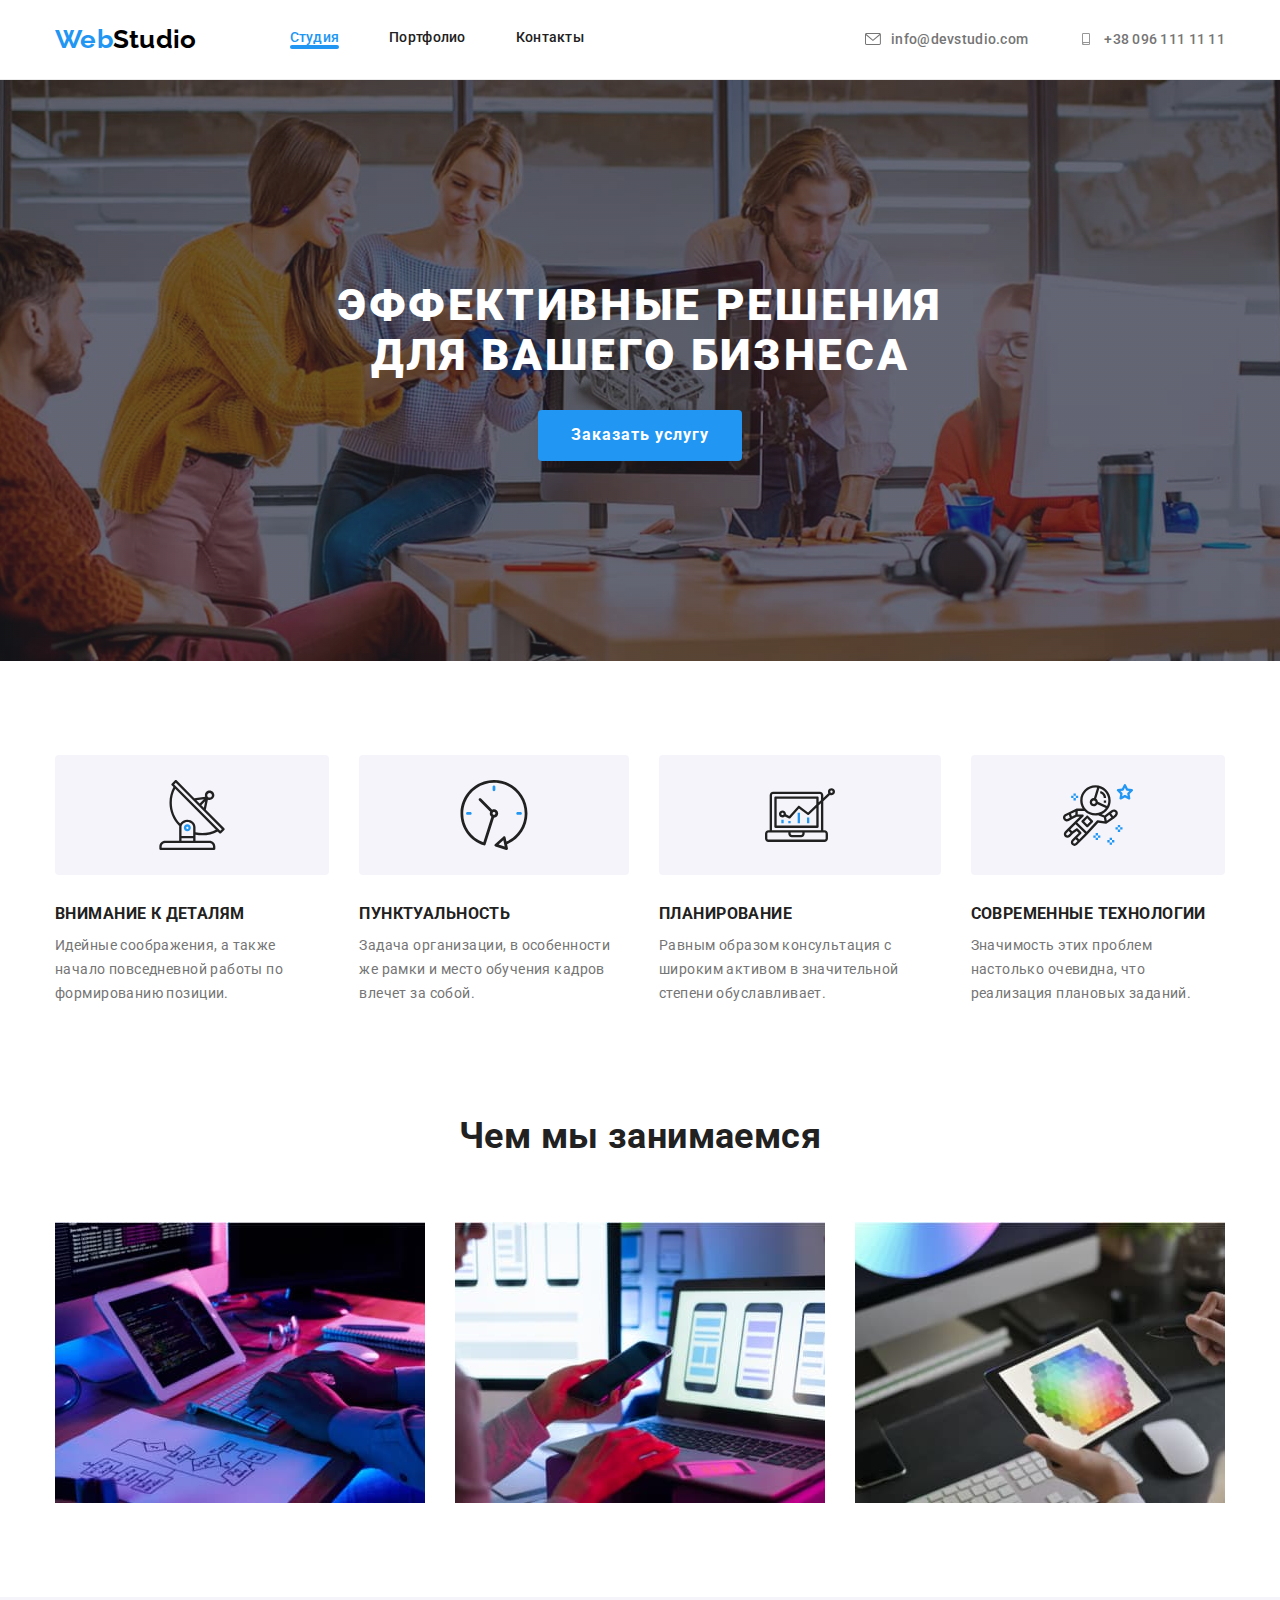
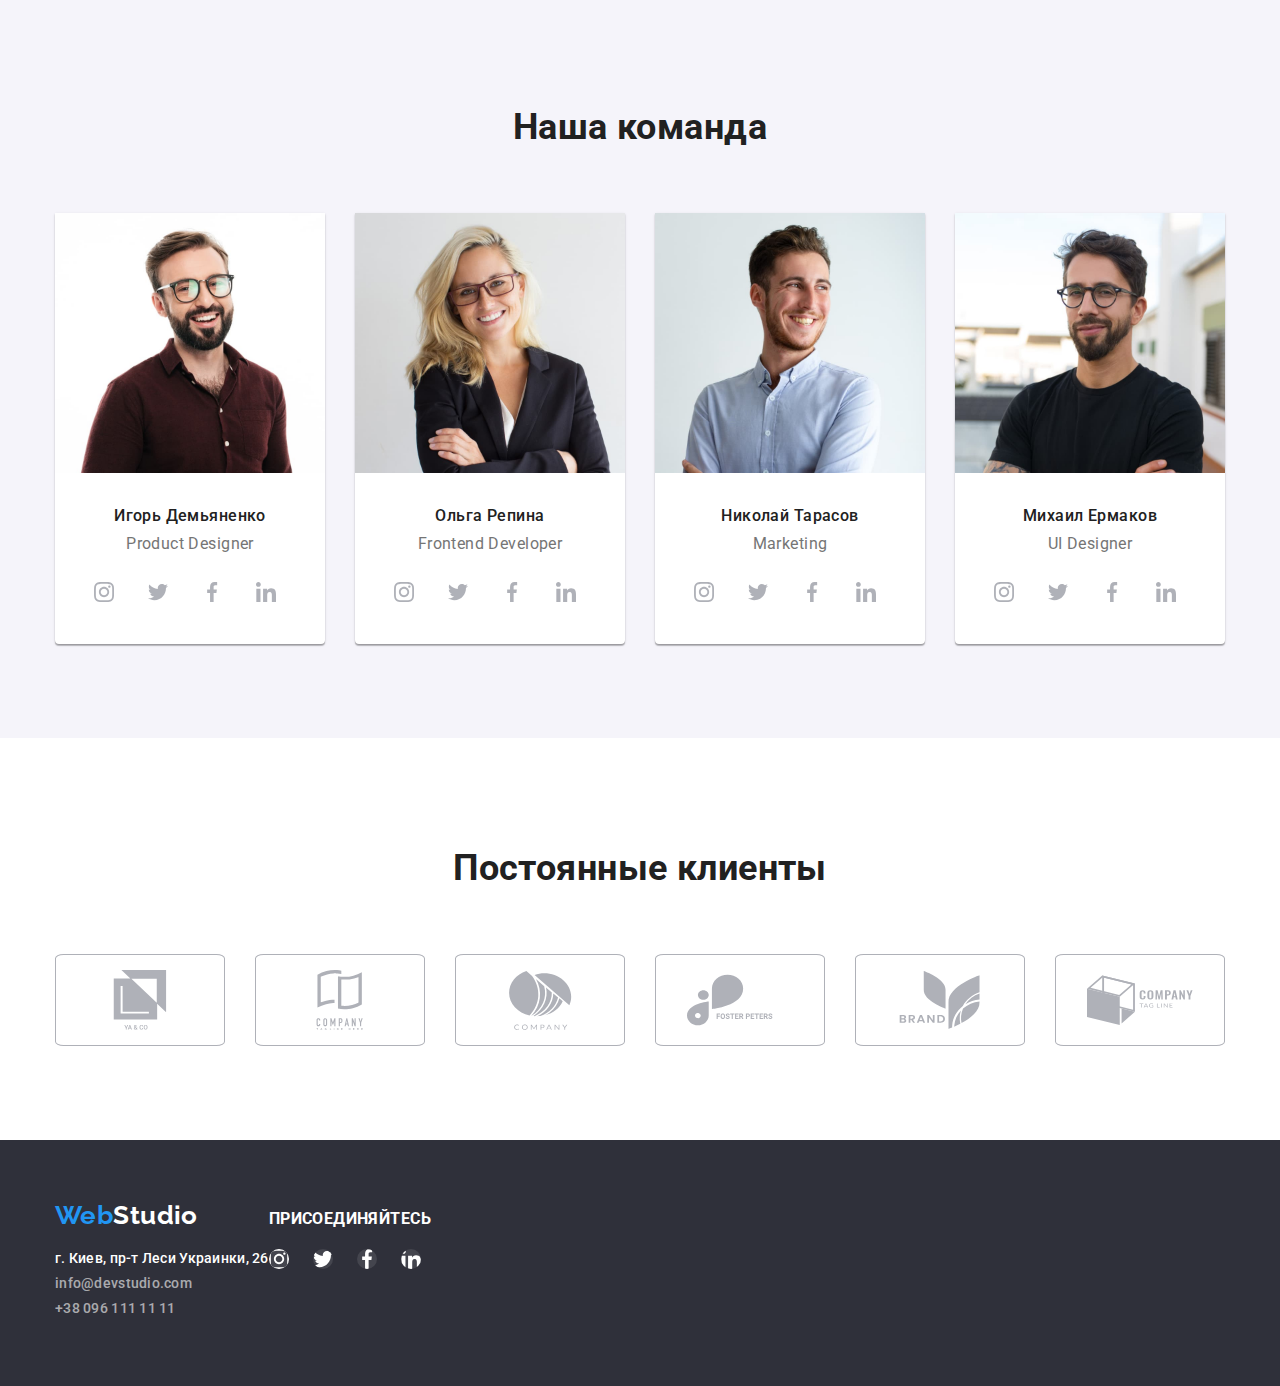
==== commit b53d61b1: "fix dz" ====
--- a/index.html
+++ b/index.html
@@ -124,7 +124,7 @@
                                  <h3 class="team-title">Ольга Репина</h3>
                                  <p class="team-description">Frontend Developer</p>
                                  <ul class="team-icons">
-                                    <li> <a href="" class="icons-link"><svg class="icons-social">
+                                    <li > <a href="" class="icons-link"><svg class="icons-social">
                                                 <use href="./images/symbol-defs.svg#icon-instagram"></use>
                                             </svg>
                                         </a></li>
--- a/css/style.css
+++ b/css/style.css
@@ -74,6 +74,14 @@
 }
 .nav-link.current {
   color: var(--accent-color);
+}
+.nav-link.current::after {
+  content: "";
+  display: block;
+  height: 4px;
+  width: 100%;
+  background-color: var(--accent-color);
+  border-radius: 2px;
 }
 .nav-link {
   color: var(--second-color-black);
@@ -370,6 +378,7 @@
   height: 44px;
   align-items: center;
   justify-content: center;
+  border-radius: 50%;
 }
 .icons-social {
   width: 20px;
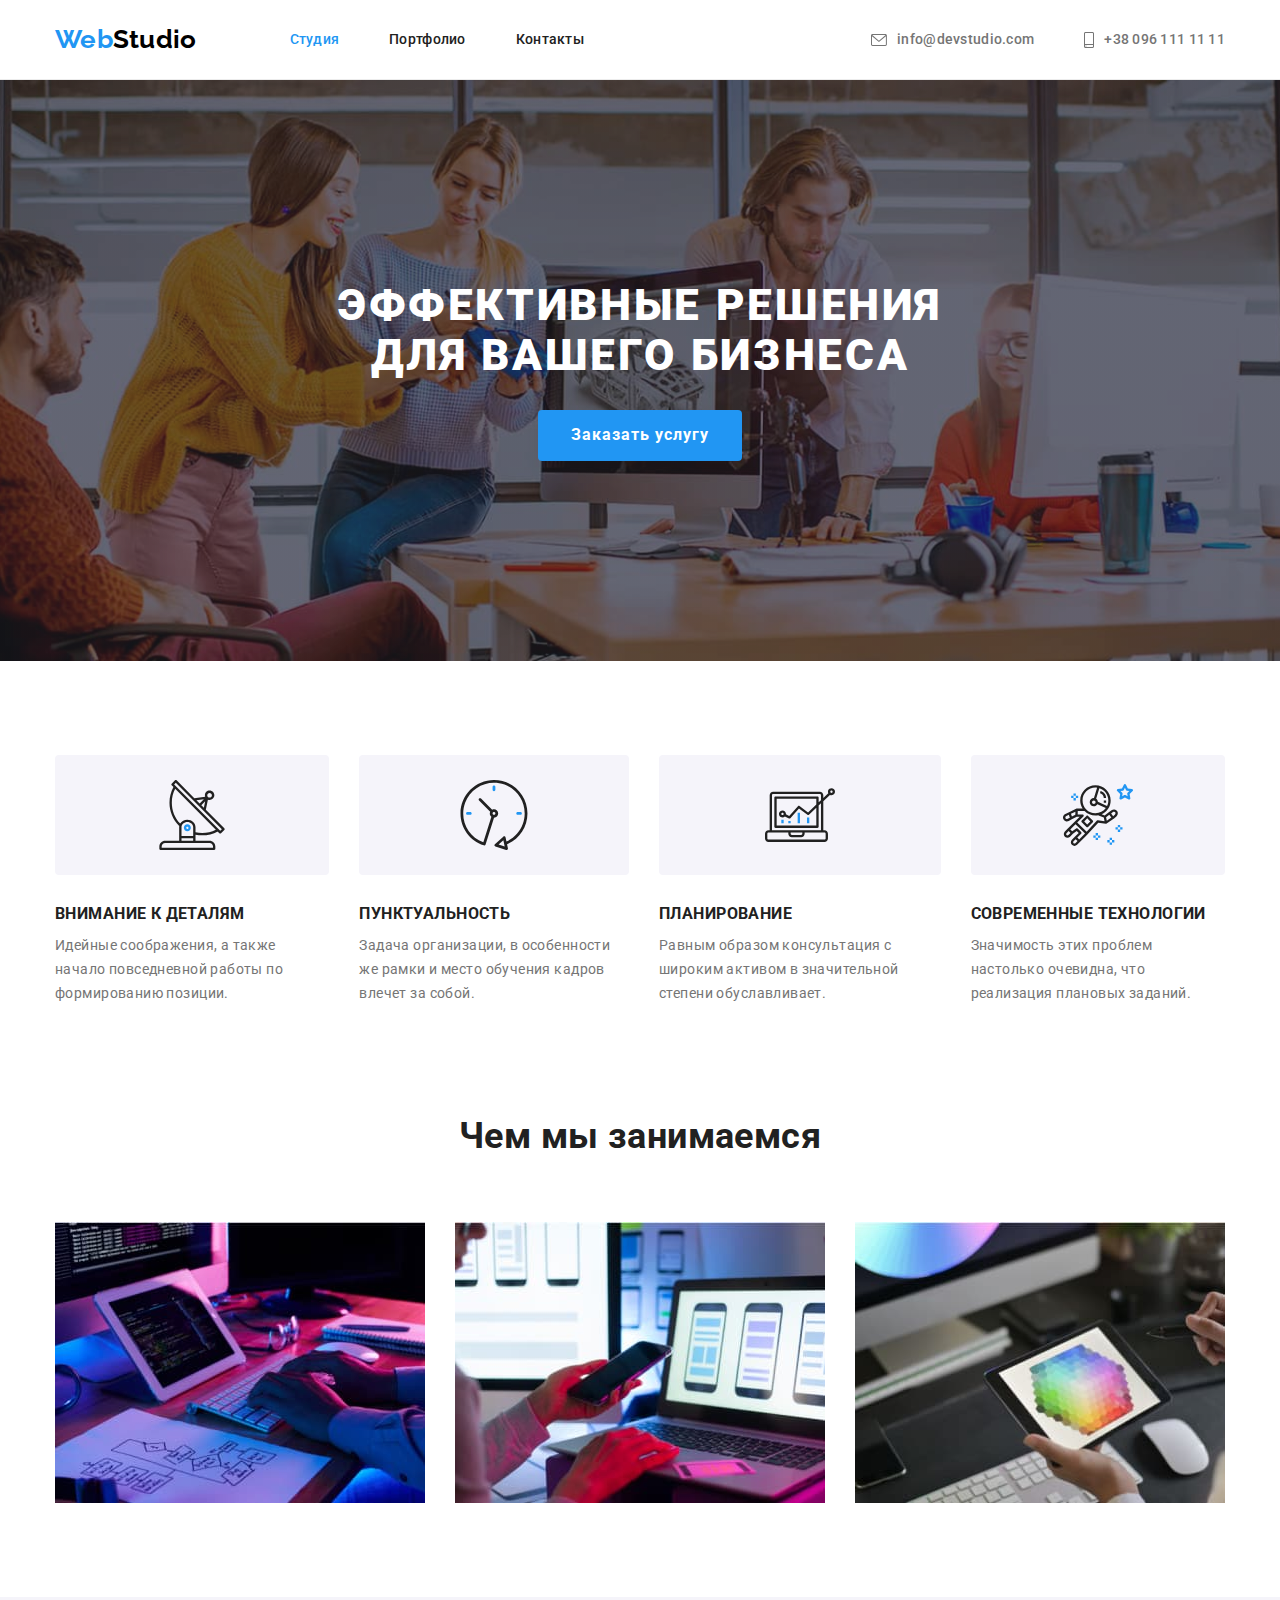
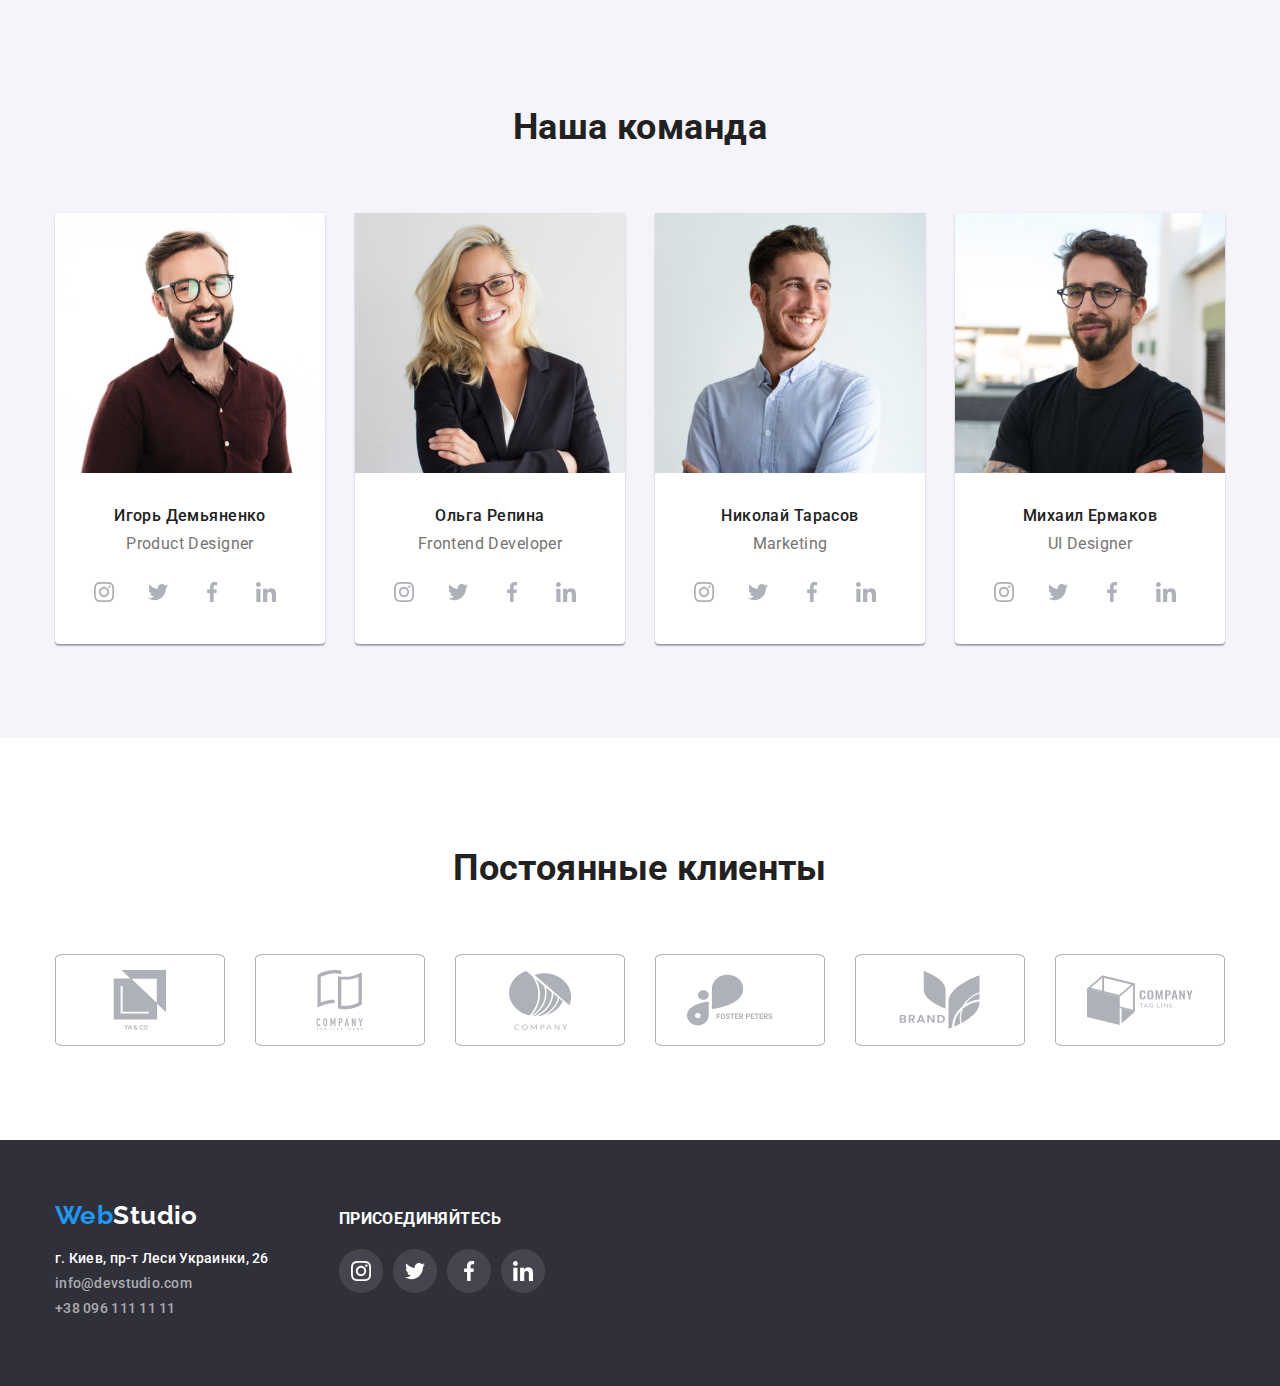
==== commit 308f59e3: "fix dz" ====
--- a/index.html
+++ b/index.html
@@ -8,259 +8,273 @@
     <title>WebStudio</title>
     <link rel="preconnect" href="https://fonts.googleapis.com">
     <link rel="preconnect" href="https://fonts.gstatic.com" crossorigin>
-    <link href="https://fonts.googleapis.com/css2?family=Raleway:wght@700&family=Roboto:wght@400;500;700;900&display=swap"
+    <link
+        href="https://fonts.googleapis.com/css2?family=Raleway:wght@700&family=Roboto:wght@400;500;700;900&display=swap"
         rel="stylesheet">
-    <link rel="stylesheet" href="https://cdnjs.cloudflare.com/ajax/libs/modern-normalize/1.1.0/modern-normalize.min.css">
+    <link rel="stylesheet"
+        href="https://cdnjs.cloudflare.com/ajax/libs/modern-normalize/1.1.0/modern-normalize.min.css">
     <link rel="stylesheet" href="./css/style.css">
 </head>
 
 <body>
-     <header class="page-header">
+    <header class="page-header">
         <div class="container contacts">
             <nav class="nav-conteiner">
                 <a href="" class="logo"><span class="logo-web">Web</span>Studio</a>
-                 <ul class="nav-list">
-                     <li class="nav-item"><a class="nav-link current" href="./index.html">Студия</a></li>
-                     <li class="nav-item"><a class="nav-link" href="./portfolio.html">Портфолио</a></li>
-                     <li class="nav-item"><a class="nav-link" href="">Контакты</a></li>
-                </ul>
-             </nav>
-             <ul class="contacts">
-                     <li class="contacts-item">
-                        <a class="contacts-link" href="mailto:info@devstudio.com"><svg class="contacts-svg-mail">
+                <ul class="nav-list">
+                    <li class="nav-item"><a class="nav-link current" href="./index.html">Студия</a></li>
+                    <li class="nav-item"><a class="nav-link" href="./portfolio.html">Портфолио</a></li>
+                    <li class="nav-item"><a class="nav-link" href="">Контакты</a></li>
+                </ul>
+            </nav>
+            <ul class="contacts">
+                <li class="contacts-item">
+                    <a class="contacts-link" href="mailto:info@devstudio.com"><svg class="contacts-svg" width="16" height="12">
                             <use href="./images/symbol-defs.svg#icon-mail"></use>
                         </svg>info@devstudio.com</a>
-                    </li>
-                     <li class="contacts-item">
-                        <a class="contacts-link" href="tel:+380961111111"><svg class="contacts-svg-tel">
+                </li>
+                <li class="contacts-item">
+                    <a class="contacts-link" href="tel:+380961111111"><svg class="contacts-svg" width="10" height="16" >
                             <use href="./images/symbol-defs.svg#icon-tel"></use>
                         </svg>+38 096 111 11 11</a>
-                    </li>
-             </ul>
+                </li>
+            </ul>
         </div>
     </header>
-        <main>
-            <section class="hero">
-                <h1 class="hero-title">ЭФФЕКТИВНЫЕ РЕШЕНИЯ <br> ДЛЯ ВАШЕГО БИЗНЕСА</h1>
-                <button clas type="button" class="hero-button">Заказать услугу</button>
-            </section>
-            <section class="section">
-                <div class="container">
-                        <ul class="advantages-list">
-                            <li class="advantages-item">
-                                <div class="advantages-container" ><svg class="advantages-icon">
-                                    <use href="./images/symbol-defs.svg#icon-antenna"></use>
-                                </svg></div>
-                                <h3 class="advantages-title">ВНИМАНИЕ К ДЕТАЛЯМ</h3>
-                                <p class="advantages-text">Идейные соображения, а также начало повседневной работы по формированию позиции.</p>
-                            </li>
-                            <li class="advantages-item">
-                                <div class="advantages-container"><svg class="advantages-icon">
-                                        <use href="./images/symbol-defs.svg#icon-clock"></use>
-                                    </svg></div>
-                                <h3 class="advantages-title">ПУНКТУАЛЬНОСТЬ</h3>
-                                <p class="advantages-text">Задача организации, в особенности же рамки и место обучения кадров влечет за собой.</p>
-                            </li>
-                            <li class="advantages-item">
-                                <div class="advantages-container"><svg class="advantages-icon">
-                                        <use href="./images/symbol-defs.svg#icon-diagram"></use>
-                                    </svg></div>
-                                <h3 class="advantages-title">ПЛАНИРОВАНИЕ</h3>
-                                <p class="advantages-text">Равным образом консультация с широким активом в значительной степени обуславливает.</p>
-                            </li>
-                            <li class="advantages-item">
-                                <div class="advantages-container"><svg class="advantages-icon">
-                                        <use href="./images/symbol-defs.svg#icon-astronaut"></use>
-                                    </svg></div>
-                                <h3 class="advantages-title">СОВРЕМЕННЫЕ ТЕХНОЛОГИИ</h3>
-                                <p class="advantages-text">Значимость этих проблем настолько очевидна, что реализация плановых заданий.</p>
-                            </li>
-                        </ul>
-                </div>
-            </section>
-            <section class="section work">
-                    <div class="container">
-                        <h2 class="second-heading">Чем мы занимаемся</h2>
-                            <ul class="works">
-                                <li class="works-item"><img class="img" src="./images/box1.jpg" alt="ноутбук и чертежи" width="370"></li> 
-                                <li class="works-item"><img class="img" src="./images/box2.jpg" alt="женщина с телефоном в руках и ноутбук" width="370"></li>
-                                <li class="works-item"><img class="img" src="./images/box3.jpg" alt="в руках планшет" width="370"></li>
-                            </ul>
-                    </div>
-            </section>
+    <main>
+        <section class="hero">
+            <h1 class="hero-title">ЭФФЕКТИВНЫЕ РЕШЕНИЯ <br> ДЛЯ ВАШЕГО БИЗНЕСА</h1>
+            <button clas type="button" class="hero-button">Заказать услугу</button>
+        </section>
+        <section class="section">
+            <div class="container">
+                <ul class="advantages-list">
+                    <li class="advantages-item">
+                        <div class="advantages-container"><svg class="advantages-icon">
+                                <use href="./images/symbol-defs.svg#icon-antenna"></use>
+                            </svg></div>
+                        <h3 class="advantages-title">ВНИМАНИЕ К ДЕТАЛЯМ</h3>
+                        <p class="advantages-text">Идейные соображения, а также начало повседневной работы по
+                            формированию позиции.</p>
+                    </li>
+                    <li class="advantages-item">
+                        <div class="advantages-container"><svg class="advantages-icon">
+                                <use href="./images/symbol-defs.svg#icon-clock"></use>
+                            </svg></div>
+                        <h3 class="advantages-title">ПУНКТУАЛЬНОСТЬ</h3>
+                        <p class="advantages-text">Задача организации, в особенности же рамки и место обучения кадров
+                            влечет за собой.</p>
+                    </li>
+                    <li class="advantages-item">
+                        <div class="advantages-container"><svg class="advantages-icon">
+                                <use href="./images/symbol-defs.svg#icon-diagram"></use>
+                            </svg></div>
+                        <h3 class="advantages-title">ПЛАНИРОВАНИЕ</h3>
+                        <p class="advantages-text">Равным образом консультация с широким активом в значительной степени
+                            обуславливает.</p>
+                    </li>
+                    <li class="advantages-item">
+                        <div class="advantages-container"><svg class="advantages-icon">
+                                <use href="./images/symbol-defs.svg#icon-astronaut"></use>
+                            </svg></div>
+                        <h3 class="advantages-title">СОВРЕМЕННЫЕ ТЕХНОЛОГИИ</h3>
+                        <p class="advantages-text">Значимость этих проблем настолько очевидна, что реализация плановых
+                            заданий.</p>
+                    </li>
+                </ul>
+            </div>
+        </section>
+        <section class="section work">
+            <div class="container">
+                <h2 class="second-heading">Чем мы занимаемся</h2>
+                <ul class="works">
+                    <li class="works-item"><img class="img" src="./images/box1.jpg" alt="ноутбук и чертежи" width="370">
+                    </li>
+                    <li class="works-item"><img class="img" src="./images/box2.jpg"
+                            alt="женщина с телефоном в руках и ноутбук" width="370"></li>
+                    <li class="works-item"><img class="img" src="./images/box3.jpg" alt="в руках планшет" width="370">
+                    </li>
+                </ul>
+            </div>
+        </section>
         <section class="section team">
             <div class="container">
                 <h2 class="second-heading-team">Наша команда</h2>
-                    <ul class="team-list">
-                        <li class="team-item">
-                            <img class="team-images" src="./images/igor.jpg" alt="мужчина в рубашке ,очках и с бородой" width="270">
-                            <div class="team-title-description">
-                                 <h3 class="team-title">Игорь Демьяненко</h3>
-                                 <p class="team-description">Product Designer</p>
-                                 <ul class="team-icons">
-                                    <li> <a href="" class="icons-link"><svg class="icons-social">
-                                                <use href="./images/symbol-defs.svg#icon-instagram"></use>
-                                            </svg>
-                                        </a></li>
-                                    <li><a href="" class="icons-link"><svg class="icons-social">
-                                                <use href="./images/symbol-defs.svg#icon-twitter"></use>
-                                            </svg>
-                                        </a></li>
-                                    <li><a href="" class="icons-link"><svg class="icons-social">
-                                                <use href="./images/symbol-defs.svg#icon-facebook"></use>
-                                            </svg>
-                                        </a></li>
-                                    <li><a href="" class="icons-link"><svg class="icons-social">
-                                                <use href="./images/symbol-defs.svg#icon-linkedin"></use>
-                                            </svg>
-                                        </a></li>
-                                </ul>
-                            </div>
-                            
-                        </li>
-                        <li class="team-item">
-                            <img class="team-images" src="./images/olga.jpg" alt="женщина блондинка,в очках и в пиджаке" width="270">
-                            <div class="team-title-description">
-                                 <h3 class="team-title">Ольга Репина</h3>
-                                 <p class="team-description">Frontend Developer</p>
-                                 <ul class="team-icons">
-                                    <li > <a href="" class="icons-link"><svg class="icons-social">
-                                                <use href="./images/symbol-defs.svg#icon-instagram"></use>
-                                            </svg>
-                                        </a></li>
-                                    <li><a href="" class="icons-link"><svg class="icons-social">
-                                                <use href="./images/symbol-defs.svg#icon-twitter"></use>
-                                            </svg>
-                                        </a></li>
-                                    <li><a href="" class="icons-link"><svg class="icons-social">
-                                                <use href="./images/symbol-defs.svg#icon-facebook"></use>
-                                            </svg>
-                                        </a></li>
-                                    <li><a href="" class="icons-link"><svg class="icons-social">
-                                                <use href="./images/symbol-defs.svg#icon-linkedin"></use>
-                                            </svg>
-                                        </a></li>
-                                </ul>
-                            </div>
-                        </li>
-                        <li  class="team-item">
-                            <img class="team-images" src="./images/nicolay.jpg" alt="мужчина в голубой рубашке" width="270">
-                            <div class="team-title-description"> 
-                                 <h3 class="team-title">Николай Тарасов</h3>
-                                 <p class="team-description">Marketing<p>
-                                 <ul class="team-icons">
-                                     <li> <a href="" class="icons-link"><svg class="icons-social">
-                                            <use href="./images/symbol-defs.svg#icon-instagram"></use>
-                                        </svg>
-                                    </a></li>
-                                     <li><a href="" class="icons-link"><svg class="icons-social">
-                                            <use href="./images/symbol-defs.svg#icon-twitter"></use>
-                                        </svg>
-                                    </a></li>
-                                     <li><a href="" class="icons-link"><svg class="icons-social">
-                                            <use href="./images/symbol-defs.svg#icon-facebook"></use>
-                                        </svg>
-                                    </a></li>
-                                     <li><a href="" class="icons-link"><svg class="icons-social">
-                                            <use href="./images/symbol-defs.svg#icon-linkedin"></use>
-                                        </svg>
-                                    </a></li>
-                                 </ul>
-                            </div>
-                        </li> 
-                        <li  class="team-item">
-                            <img class="team-images" src="./images/michael.jpg" alt="мужчина в черной футболке с бородой и очками" width="270">
-                            <div class="team-title-description">
-                                 <h3 class="team-title">Михаил Ермаков</h3>
-                                 <p class="team-description">UI Designer</p>
-                                 <ul class="team-icons">
-                                    <li> <a href="" class="icons-link"><svg class="icons-social">
-                                                <use href="./images/symbol-defs.svg#icon-instagram"></use>
-                                            </svg>
-                                        </a></li>
-                                    <li><a href="" class="icons-link"><svg class="icons-social">
-                                                <use href="./images/symbol-defs.svg#icon-twitter"></use>
-                                            </svg>
-                                        </a></li>
-                                    <li><a href="" class="icons-link"><svg class="icons-social">
-                                                <use href="./images/symbol-defs.svg#icon-facebook"></use>
-                                            </svg>
-                                        </a></li>
-                                    <li><a href="" class="icons-link"><svg class="icons-social">
-                                                <use href="./images/symbol-defs.svg#icon-linkedin"></use>
-                                            </svg>
-                                        </a></li>
-                                </ul>
-                            </div>
-                            
-                        </li>  
-                    </ul>
+                <ul class="team-list">
+                    <li class="team-item">
+                        <img class="team-images" src="./images/igor.jpg" alt="мужчина в рубашке ,очках и с бородой"
+                            width="270">
+                        <div class="team-title-description">
+                            <h3 class="team-title">Игорь Демьяненко</h3>
+                            <p class="team-description">Product Designer</p>
+                            <ul class="social-icons">
+                                <li class="social-item"> <a href="" class="icons-link"><svg class="icons-social">
+                                            <use href="./images/symbol-defs.svg#icon-instagram"></use>
+                                        </svg>
+                                    </a></li>
+                                <li class="social-item"><a href="" class="icons-link"><svg class="icons-social">
+                                            <use href="./images/symbol-defs.svg#icon-twitter"></use>
+                                        </svg>
+                                    </a></li>
+                                <li class="social-item"><a href="" class="icons-link"><svg class="icons-social">
+                                            <use href="./images/symbol-defs.svg#icon-facebook"></use>
+                                        </svg>
+                                    </a></li>
+                                <li class="social-item"><a href="" class="icons-link"><svg class="icons-social">
+                                            <use href="./images/symbol-defs.svg#icon-linkedin"></use>
+                                        </svg>
+                                    </a></li>
+                            </ul>
+                        </div>
+
+                    </li>
+                    <li class="team-item">
+                        <img class="team-images" src="./images/olga.jpg" alt="женщина блондинка,в очках и в пиджаке"
+                            width="270">
+                        <div class="team-title-description">
+                            <h3 class="team-title">Ольга Репина</h3>
+                            <p class="team-description">Frontend Developer</p>
+                            <ul class="social-icons">
+                                <li class="social-item"> <a href="" class="icons-link"><svg class="icons-social">
+                                            <use href="./images/symbol-defs.svg#icon-instagram"></use>
+                                        </svg>
+                                    </a></li>
+                                <li class="social-item"><a href="" class="icons-link"><svg class="icons-social">
+                                            <use href="./images/symbol-defs.svg#icon-twitter"></use>
+                                        </svg>
+                                    </a></li>
+                                <li class="social-item"><a href="" class="icons-link"><svg class="icons-social">
+                                            <use href="./images/symbol-defs.svg#icon-facebook"></use>
+                                        </svg>
+                                    </a></li>
+                                <li class="social-item"><a href="" class="icons-link"><svg class="icons-social">
+                                            <use href="./images/symbol-defs.svg#icon-linkedin"></use>
+                                        </svg>
+                                    </a></li>
+                            </ul>
+                        </div>
+                    </li>
+                    <li class="team-item">
+                        <img class="team-images" src="./images/nicolay.jpg" alt="мужчина в голубой рубашке" width="270">
+                        <div class="team-title-description">
+                            <h3 class="team-title">Николай Тарасов</h3>
+                            <p class="team-description">Marketing
+                            <p>
+                            <ul class="social-icons">
+                                <li class="social-item">  <a href="" class="icons-link"><svg class="icons-social">
+                                            <use href="./images/symbol-defs.svg#icon-instagram"></use>
+                                        </svg>
+                                    </a></li>
+                                <li class="social-item"><a href="" class="icons-link"><svg class="icons-social">
+                                            <use href="./images/symbol-defs.svg#icon-twitter"></use>
+                                        </svg>
+                                    </a></li>
+                                <li class="social-item"><a href="" class="icons-link"><svg class="icons-social">
+                                            <use href="./images/symbol-defs.svg#icon-facebook"></use>
+                                        </svg>
+                                    </a></li>
+                                <li class="social-item"><a href="" class="icons-link"><svg class="icons-social">
+                                            <use href="./images/symbol-defs.svg#icon-linkedin"></use>
+                                        </svg>
+                                    </a></li>
+                            </ul>
+                        </div>
+                    </li>
+                    <li class="team-item">
+                        <img class="team-images" src="./images/michael.jpg"
+                            alt="мужчина в черной футболке с бородой и очками" width="270">
+                        <div class="team-title-description">
+                            <h3 class="team-title">Михаил Ермаков</h3>
+                            <p class="team-description">UI Designer</p>
+                            <ul class="social-icons">
+                                <li class="social-item"> <a href="" class="icons-link"><svg class="icons-social">
+                                            <use href="./images/symbol-defs.svg#icon-instagram"></use>
+                                        </svg>
+                                    </a></li>
+                                <li class="social-item"><a href="" class="icons-link"><svg class="icons-social">
+                                            <use href="./images/symbol-defs.svg#icon-twitter"></use>
+                                        </svg>
+                                    </a></li>
+                                <li class="social-item"><a href="" class="icons-link"><svg class="icons-social">
+                                            <use href="./images/symbol-defs.svg#icon-facebook"></use>
+                                        </svg>
+                                    </a></li>
+                                <li class="social-item"><a href="" class="icons-link"><svg class="icons-social">
+                                            <use href="./images/symbol-defs.svg#icon-linkedin"></use>
+                                        </svg>
+                                    </a></li>
+                            </ul>
+                        </div>
+
+                    </li>
+                </ul>
             </div>
         </section>
         <section class="section clients">
             <div class="container">
                 <h2 class="second-heading">Постоянные клиенты</h2>
                 <ul class="client-link-icons">
-                    <li><a href="" class="clients-link"><svg class="clients-icons">
-                        <use href="./images/symbol-defs.svg#icon-group1"></use>
-                    </svg></a></li>
-                    <li><a href="" class="clients-link"><svg class="clients-icons">
-                        <use href="./images/symbol-defs.svg#icon-group2"></use>
-                    </svg></a></li>
-                    <li><a href="" class="clients-link"><svg class="clients-icons">
-                        <use href="./images/symbol-defs.svg#icon-group3"></use>
-                    </svg></a></li>
-                    <li><a href="" class="clients-link"><svg class="clients-icons">
-                        <use href="./images/symbol-defs.svg#icon-group4"></use>
-                    </svg></a></li>
-                    <li><a href="" class="clients-link"><svg class="clients-icons">
-                         <use  href="./images/symbol-defs.svg#icon-group5"></use>
-                    </svg></a></li>
-                    <li><a href="" class="clients-link"><svg class="clients-icons">
-                         <use href="./images/symbol-defs.svg#icon-group6"></use>
-                    </svg></a></li>
+                    <li class="client-item"><a href="" class="clients-link"><svg class="clients-icons">
+                                <use href="./images/symbol-defs.svg#icon-group1"></use>
+                            </svg></a></li>
+                    <li class="client-item"><a href="" class="clients-link"><svg class="clients-icons">
+                                <use href="./images/symbol-defs.svg#icon-group2"></use>
+                            </svg></a></li>
+                    <li class="client-item"><a href="" class="clients-link"><svg class="clients-icons">
+                                <use href="./images/symbol-defs.svg#icon-group3"></use>
+                            </svg></a></li>
+                    <li class="client-item"><a href="" class="clients-link"><svg class="clients-icons">
+                                <use href="./images/symbol-defs.svg#icon-group4"></use>
+                            </svg></a></li>
+                    <li class="client-item"><a href="" class="clients-link"><svg class="clients-icons">
+                                <use href="./images/symbol-defs.svg#icon-group5"></use>
+                            </svg></a></li>
+                    <li class="client-item"><a href="" class="clients-link"><svg class="clients-icons">
+                                <use href="./images/symbol-defs.svg#icon-group6"></use>
+                            </svg></a></li>
                 </ul>
             </div>
         </section>
     </main>
-    <footer class="footer-nav "> 
-                <div class="container footer">
-                        <div> 
-                            <a href="" class="logo-footer" ><span class="logo-web">Web</span>Studio</a>
-                            <address>
-                                <ul class="footer-contacts item">
-                                    <li class="address-footer">г. Киев, пр-т Леси Украинки, 26</li>
-                                    <li><a class="contacts-link-footer" href="mailto:info@devstudio.com">info@devstudio.com</a></li>
-                                    <li><a class="contacts-link-footer" href="tel:+380961111111">+38 096 111 11 11</a></li>
-                                </ul>
-                            </address>
-                        </div>
-                        <div>
-                            <h3 class="heading-footer">ПРИСОЕДИНЯЙТЕСЬ</h3>
-                            <ul class="footer-link-icons">
-                                <li><a href="" class="footer-link"><svg class="footer-icons">
-                                            <use href="./images/symbol-defs.svg#icon-instagram"></use>
-                                        </svg>
-                                    </a>
-                                </li>
-                                <li><a href="" class="footer-link"><svg class="footer-icons">
-                                            <use href="./images/symbol-defs.svg#icon-twitter"></use>
-                                        </svg>
-                                    </a>
-                                </li>
-                                <li><a href="" class="footer-link"><svg class="footer-icons">
-                                            <use href="./images/symbol-defs.svg#icon-facebook"></use>
-                                        </svg>
-                                    </a>
-                                </li>
-                                <li><a href="" class="footer-link"><svg class="footer-icons">
-                                            <use href="./images/symbol-defs.svg#icon-linkedin"></use>
-                                        </svg>
-                                    </a>
-                                </li>
-                            </ul>
-                        </div>
-                </div>
+    <footer class="footer-nav ">
+        <div class="container footer">
+            <div class="footer-element">
+                <a href="" class="logo-footer"><span class="logo-web">Web</span>Studio</a>
+                <address>
+                    <ul class="footer-contacts item">
+                        <li class="address-footer">г. Киев, пр-т Леси Украинки, 26</li>
+                        <li><a class="contacts-link-footer" href="mailto:info@devstudio.com">info@devstudio.com</a></li>
+                        <li><a class="contacts-link-footer" href="tel:+380961111111">+38 096 111 11 11</a></li>
+                    </ul>
+                </address>
+            </div>
+            <div>
+                <h3 class="heading-footer">ПРИСОЕДИНЯЙТЕСЬ</h3>
+                <ul class="footer-link-icons">
+                    <li class="footer-item"><a href="" class="footer-link"><svg class="footer-icons">
+                                <use href="./images/symbol-defs.svg#icon-instagram"></use>
+                            </svg>
+                        </a>
+                    </li>
+                    <li class="footer-item"><a href="" class="footer-link"><svg class="footer-icons">
+                                <use href="./images/symbol-defs.svg#icon-twitter"></use>
+                            </svg>
+                        </a>
+                    </li>
+                    <li class="footer-item"><a href="" class="footer-link"><svg class="footer-icons">
+                                <use href="./images/symbol-defs.svg#icon-facebook"></use>
+                            </svg>
+                        </a>
+                    </li>
+                    <li class="footer-item"><a href="" class="footer-link"><svg class="footer-icons">
+                                <use href="./images/symbol-defs.svg#icon-linkedin"></use>
+                            </svg>
+                        </a>
+                    </li>
+                </ul>
+            </div>
+        </div>
     </footer>
 </body>
+
 </html>--- a/css/style.css
+++ b/css/style.css
@@ -75,14 +75,7 @@
 .nav-link.current {
   color: var(--accent-color);
 }
-.nav-link.current::after {
-  content: "";
-  display: block;
-  height: 4px;
-  width: 100%;
-  background-color: var(--accent-color);
-  border-radius: 2px;
-}
+
 .nav-link {
   color: var(--second-color-black);
   text-decoration: none;
@@ -118,24 +111,15 @@
   display: flex;
 }
 /* Оформление svg-иконок в навигации header */
-.contacts-link :hover.contacts-svg-mail,
-.contacts-link :focus.contacts-svg-mail,
-.contacts-link :hover.contacts-svg-tel,
-.contacts-link :focus.contacts-svg-tel {
+.contacts-link :hover.contacts-svg,
+.contacts-link :focus.contacts-svg {
   fill: var(--accent-color);
 }
-.contacts-svg-mail {
-  width: 16px;
-  height: 12px;
-  fill: #757575;
+.contacts-svg {
   margin-right: 10px;
-}
-.contacts-svg-tel {
-  width: 16px;
-  height: 12px;
-  fill: #757575;
-  margin-right: 10px;
-}
+  fill: currentColor;
+}
+
 /*Оформление нафигации footer*/
 .footer-contacts.item {
   letter-spacing: 0.02em;
@@ -150,8 +134,6 @@
   background-color: #2f303a;
   padding-top: 60px;
   padding-bottom: 60px;
-  display: flex;
-  align-items: baseline;
 }
 .contacts-link-footer {
   color: rgba(255, 255, 255, 0.6);
@@ -163,7 +145,7 @@
   padding-bottom: 9px;
 }
 .heading-footer {
-  padding-bottom: 20px;
+  margin-bottom: 20px;
   color: var(--second-color-white);
 }
 
@@ -175,27 +157,29 @@
   display: flex;
   width: 44px;
   height: 44px;
+  align-items: center;
+  justify-content: center;
+  border-radius: 50%;
+  background-color: rgba(255, 255, 255, 0.1);
 }
 .footer-icons {
-  display: flex;
   fill: white;
   width: 20px;
   height: 20px;
+}
+.container.footer {
+  display: flex;
+  align-items: baseline;
+}
+.footer-element {
+  margin-right: 70px;
+}
+.footer-item {
   margin-right: 10px;
-  justify-content: center;
-  align-items: center;
-  background: rgba(255, 255, 255, 0.1);
-  border-radius: 50%;
-}
-.container.footer {
-  display: flex;
-  align-items: baseline;
-}
-.footer-link :hover.footer-icons,
-.footer-link :focus.footer-icons {
-  fill: white;
+}
+.footer-link:hover,
+.footer-link:focus {
   background-color: var(--accent-color);
-  border-radius: 50%;
 }
 /* Оформление  кнопок*/
 .hero-button {
@@ -228,7 +212,7 @@
   cursor: pointer;
   padding: 6px 22px;
   display: inline-block;
-  min-width: 128px;
+  min-width: 73px;
   text-align: center;
 }
 .filter-item :focus,
@@ -365,7 +349,7 @@
 .team-item:not(:last-child) {
   margin-right: 30px;
 }
-.team-icons {
+.social-icons {
   display: flex;
   width: 100%;
   align-items: center;
@@ -373,7 +357,6 @@
 }
 .icons-link {
   display: flex;
-  margin-right: 10px;
   width: 44px;
   height: 44px;
   align-items: center;
@@ -385,11 +368,16 @@
   height: 20px;
   fill: #afb1b8;
 }
-.icons-link :hover.icons-social,
-.icons-link :focus.icons-social {
+.icons-link:hover .icons-social,
+.icons-link:focus .icons-social {
   fill: white;
+}
+.icons-link:hover,
+.icons-link:focus {
   background-color: var(--accent-color);
-  border-radius: 50%;
+}
+.social-item {
+  margin-right: 10px;
 }
 
 /* Оформление секции наши клиенты */
@@ -404,21 +392,26 @@
   align-items: center;
   border: 1px solid #afb1b8;
   justify-content: center;
+  border-radius: 5%;
+}
+.client-item {
   margin-right: 30px;
-  border-radius: 5%;
-}
-.client-link-icons :hover,
-.client-link-icons :focus {
-  border-color: var(--accent-color);
-  fill: var(--accent-color);
-}
+}
+
 .clients-icons {
   display: flex;
   width: 106px;
   height: 60px;
   fill: #afb1b8;
 }
-
+.clients-link:hover,
+.clients-link:focus {
+  border-color: var(--accent-color);
+}
+.clients-link:hover .clients-icons,
+.clients-link:focus .clients-icons {
+  fill: var(--accent-color);
+}
 /* Оформление страницы,секции портфолио */
 .portfolio-title-description {
   padding-top: 20px;
@@ -433,11 +426,12 @@
   margin-right: 30px;
   margin-bottom: 30px;
 }
-.portfolio-item :focus,
-.portfolio-item :hover {
+.portfolio-link:hover,
+.portfolio-link:focus {
   box-shadow: 0px 1px 1px rgba(0, 0, 0, 0.12), 0px 4px 4px rgba(0, 0, 0, 0.06),
     1px 4px 6px rgba(0, 0, 0, 0.16);
 }
+
 .portfolio-title {
   font-weight: 700;
   font-size: 18px;
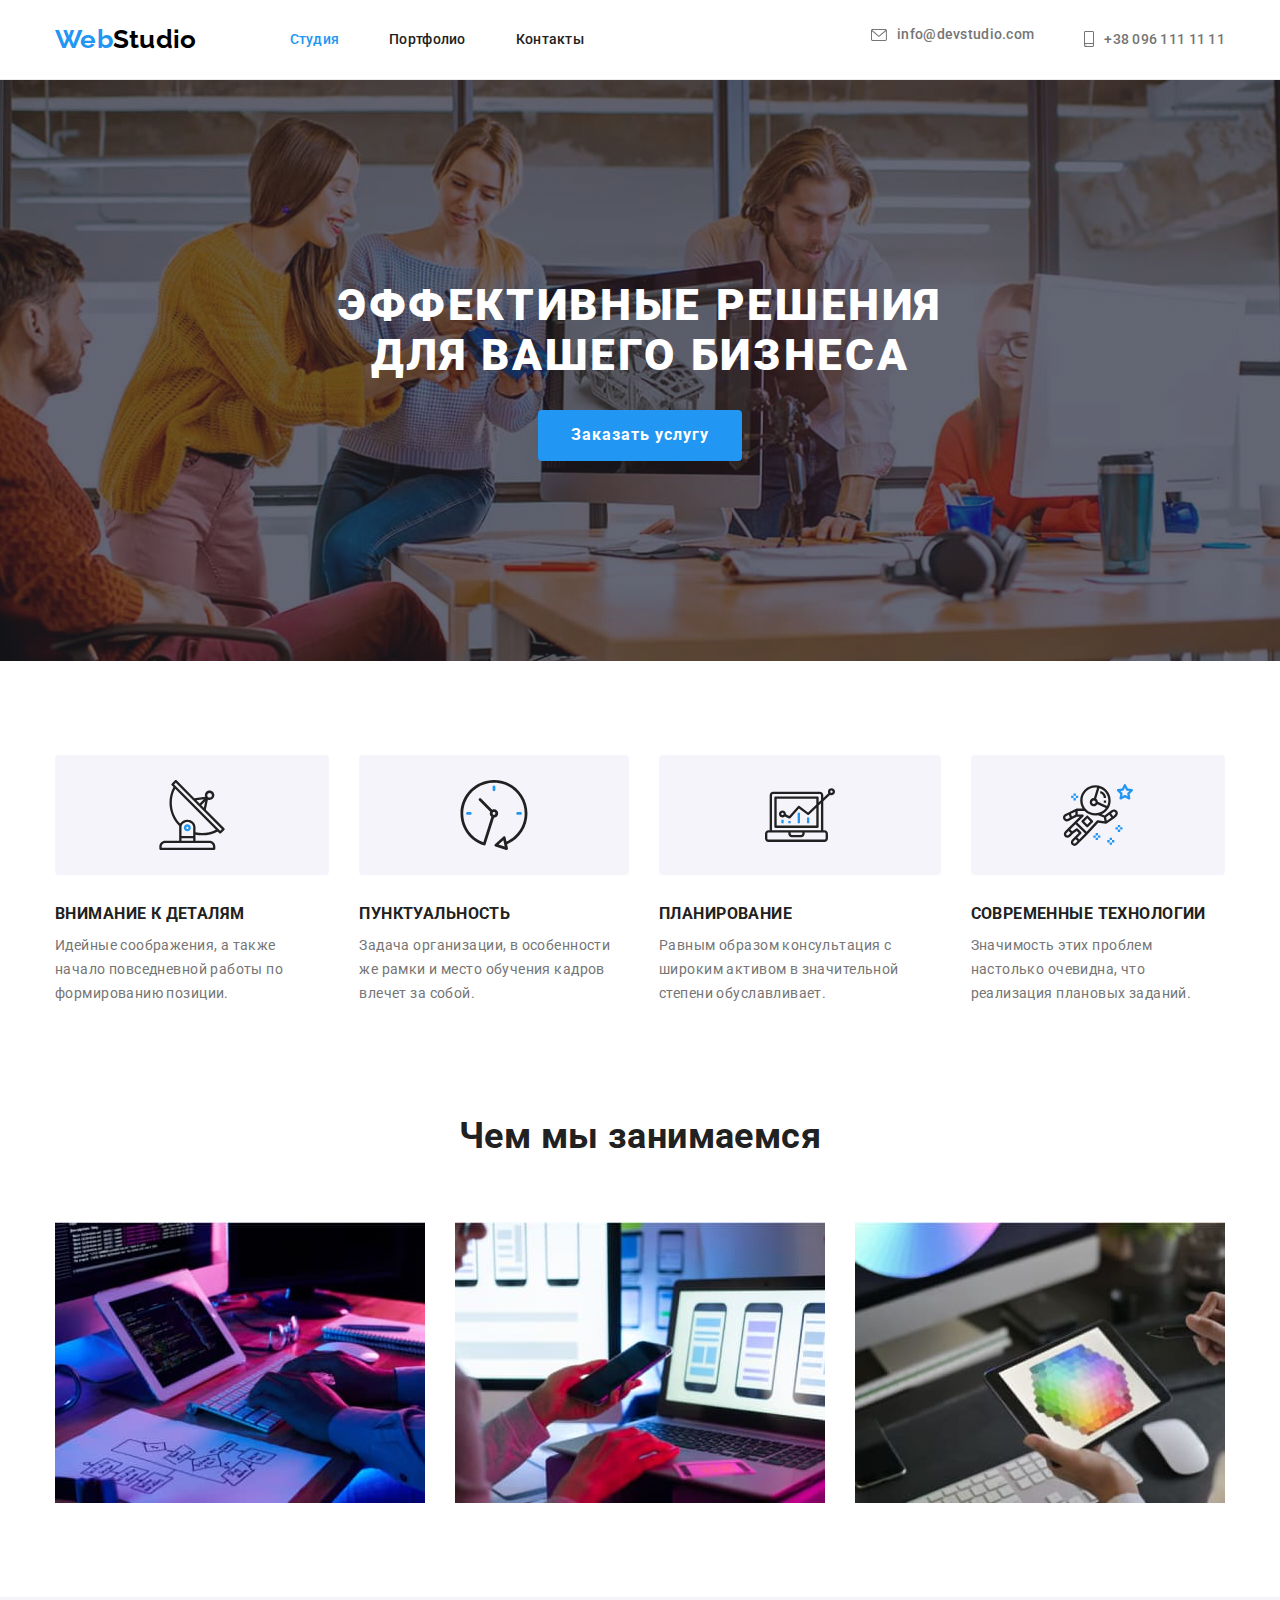
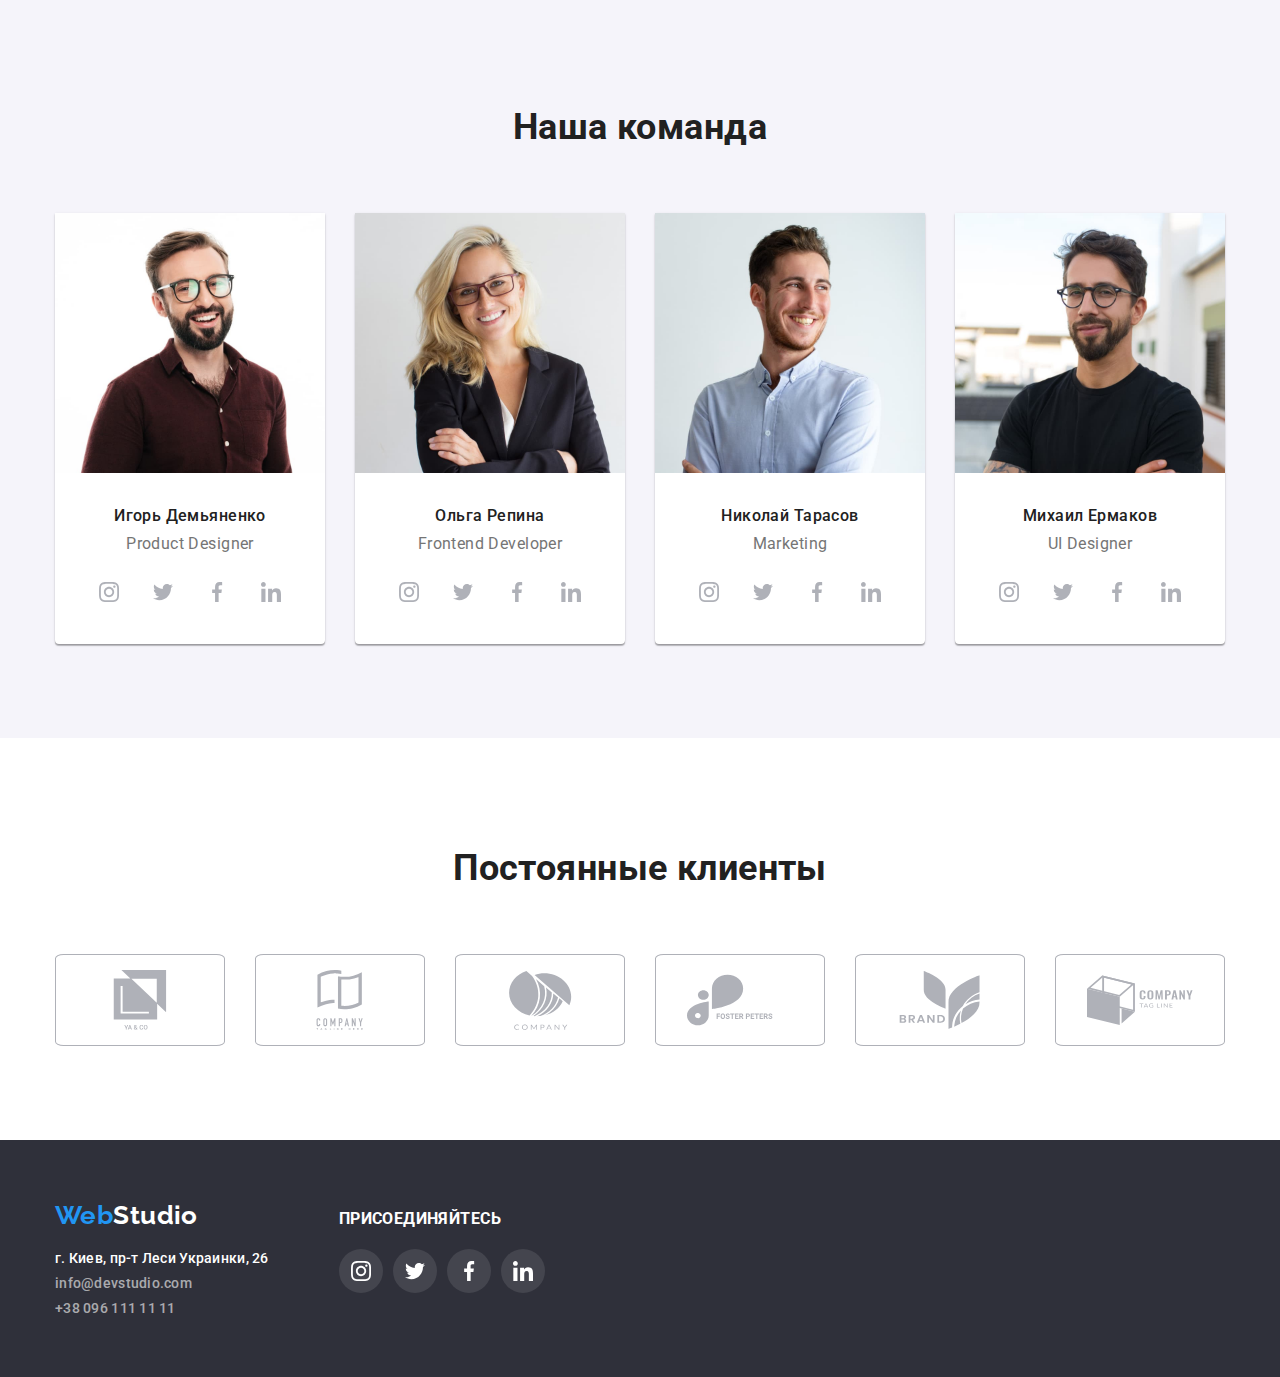
==== commit 63a4fb13: "fix dz" ====
--- a/index.html
+++ b/index.html
@@ -243,8 +243,9 @@
                 <address>
                     <ul class="footer-contacts item">
                         <li class="address-footer">г. Киев, пр-т Леси Украинки, 26</li>
-                        <li><a class="contacts-link-footer" href="mailto:info@devstudio.com">info@devstudio.com</a></li>
-                        <li><a class="contacts-link-footer" href="tel:+380961111111">+38 096 111 11 11</a></li>
+                        <li class="contacts-item"><a class="contacts-link-footer" href="mailto:info@devstudio.com">info@devstudio.com</a>
+                        </li>
+                        <li class="contacts-item"><a class="contacts-link-footer" href="tel:+380961111111">+38 096 111 11 11</a></li>
                     </ul>
                 </address>
             </div>
--- a/css/style.css
+++ b/css/style.css
@@ -138,10 +138,9 @@
 .contacts-link-footer {
   color: rgba(255, 255, 255, 0.6);
   text-decoration: none;
-  padding-bottom: 9px;
   display: block;
 }
-.contacts-link-foote:not(:last-child) {
+.contacts-item:not(:last-child) {
   padding-bottom: 9px;
 }
 .heading-footer {
@@ -174,7 +173,7 @@
 .footer-element {
   margin-right: 70px;
 }
-.footer-item {
+.footer-item:not(:last-child) {
   margin-right: 10px;
 }
 .footer-link:hover,
@@ -376,7 +375,7 @@
 .icons-link:focus {
   background-color: var(--accent-color);
 }
-.social-item {
+.social-item:not(:last-child) {
   margin-right: 10px;
 }
 
@@ -394,7 +393,7 @@
   justify-content: center;
   border-radius: 5%;
 }
-.client-item {
+.client-item:not(:last-child) {
   margin-right: 30px;
 }
 
